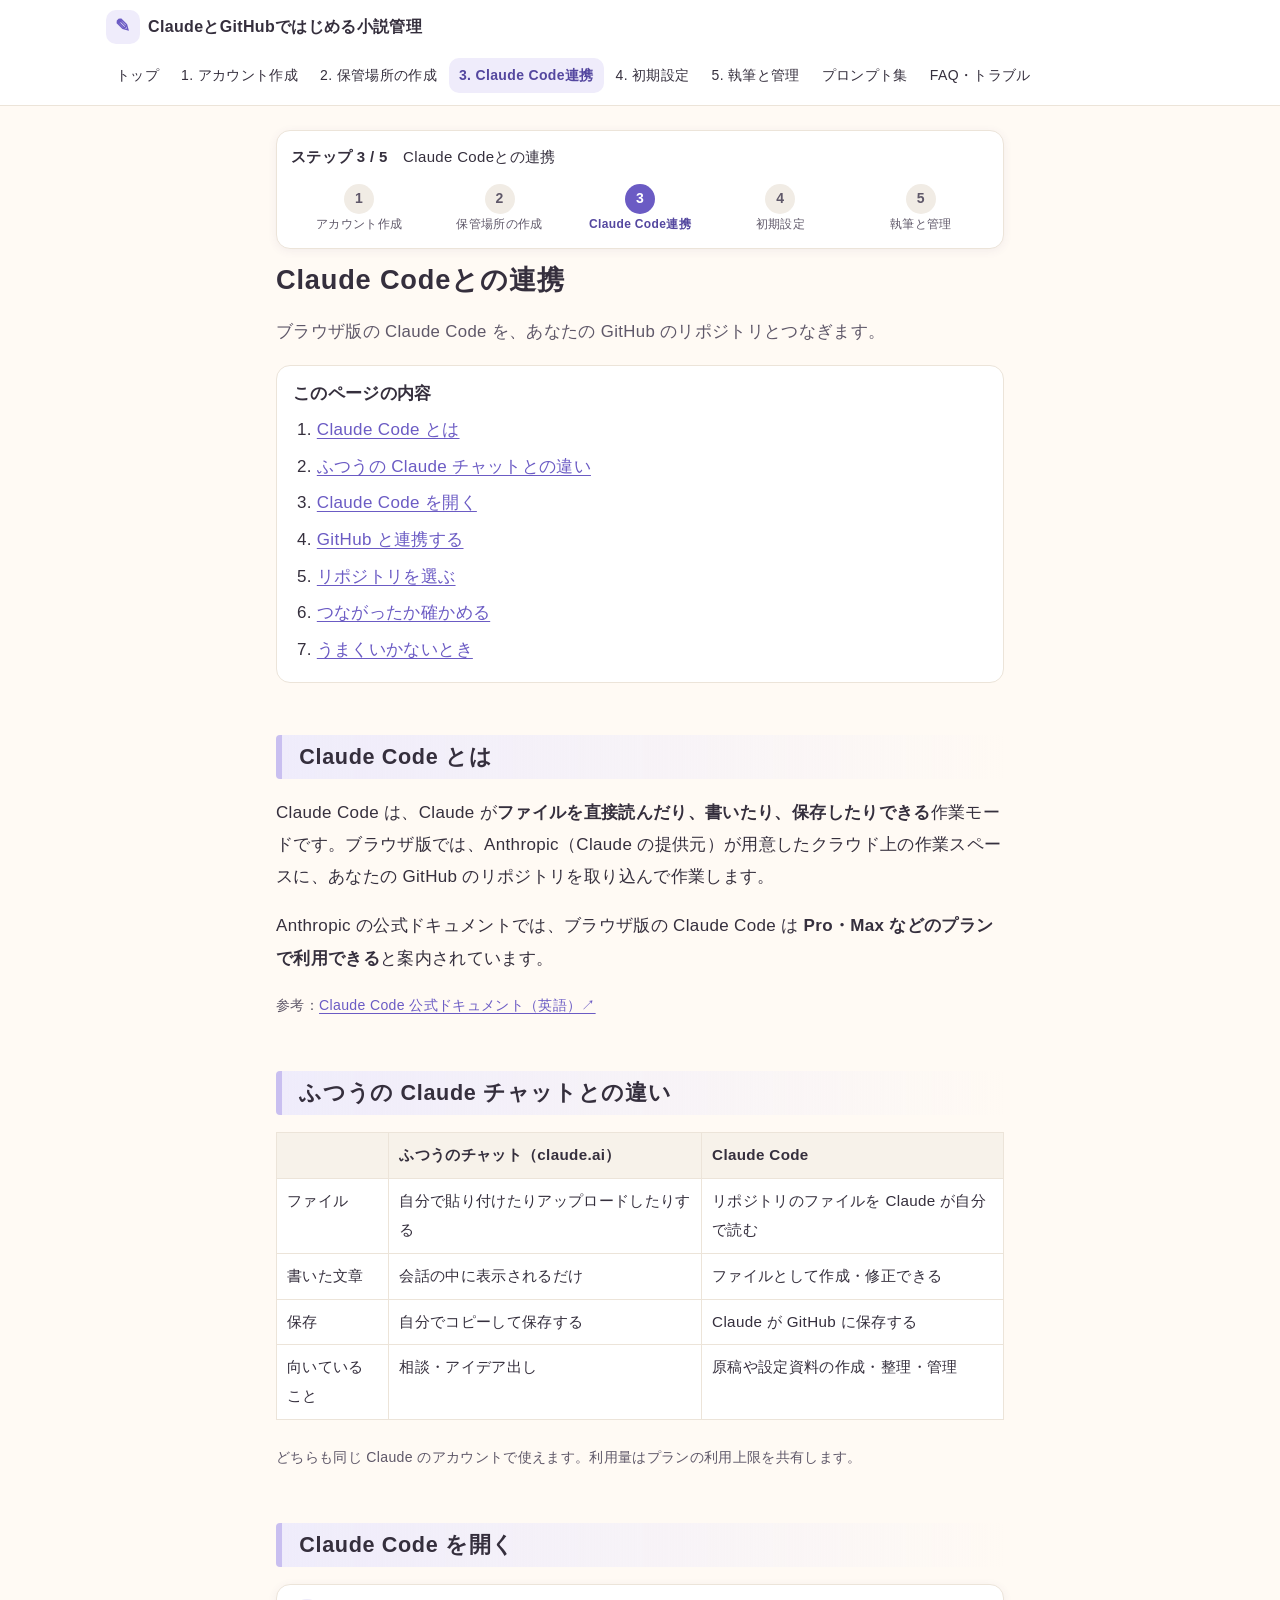
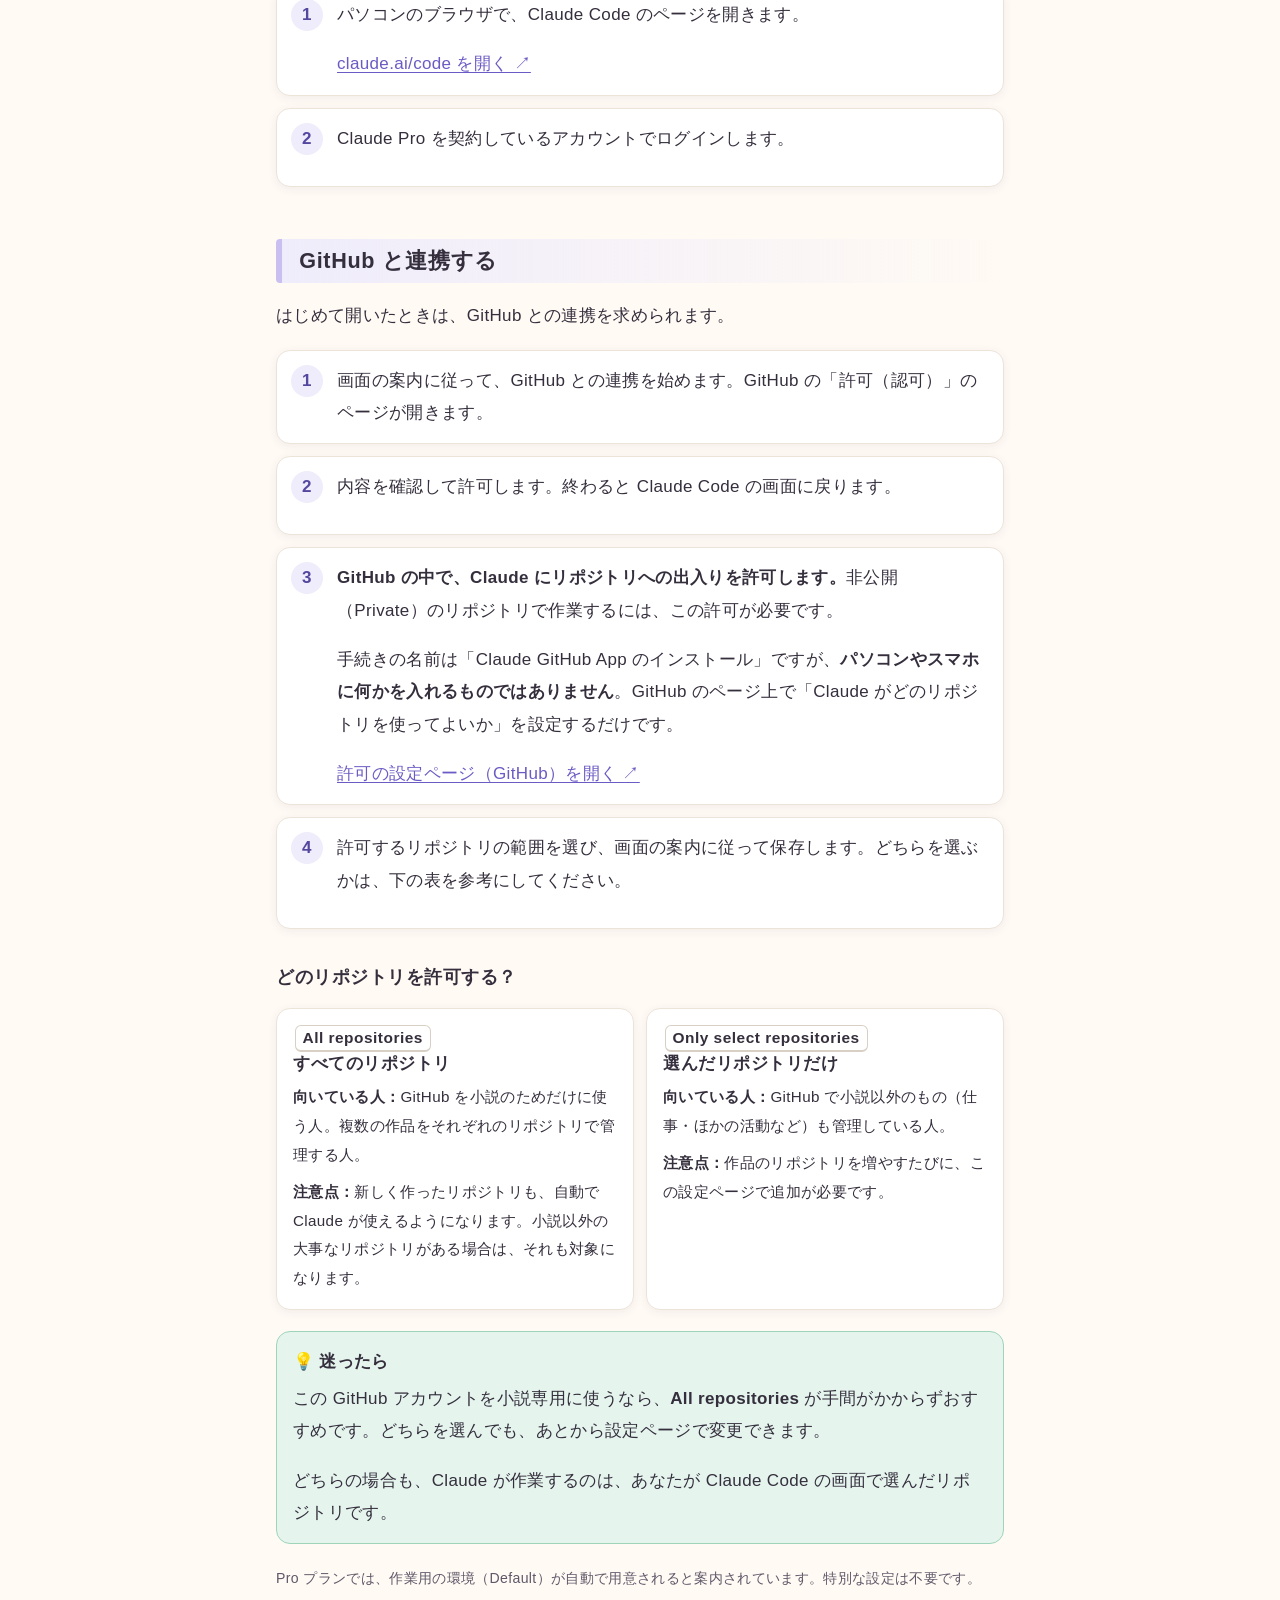
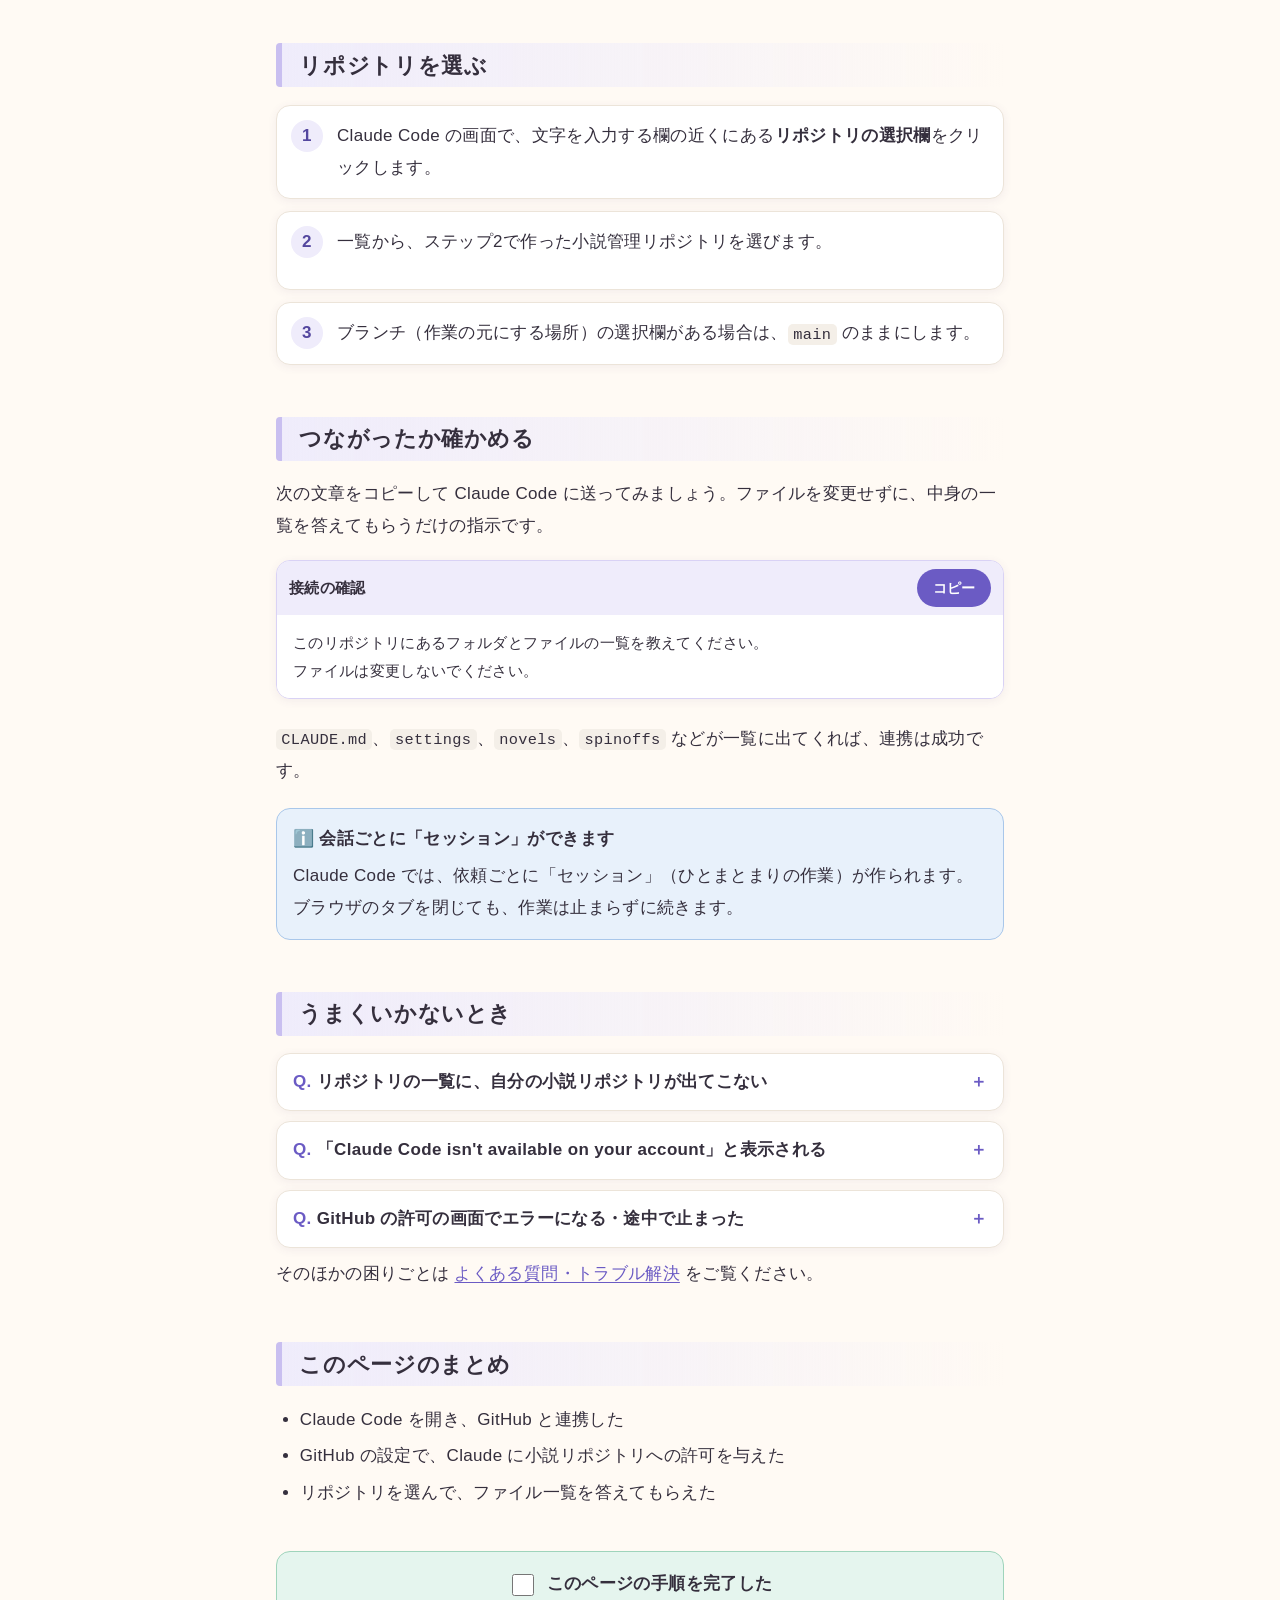
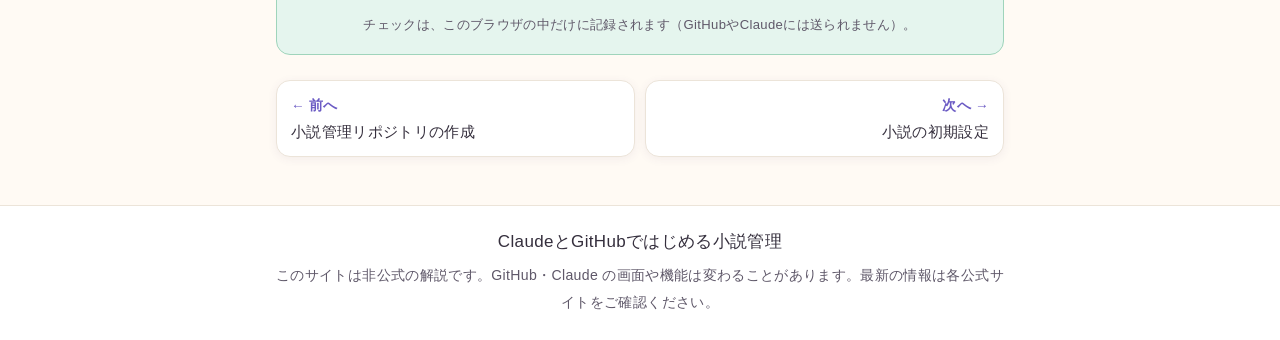
==== claude-code.html @ 04b3c15f "いただいた意見をもとにサイトを改善 - 初期設定：初回プロンプトを手順2の中に移動 - 初期設定・執筆と管理：過去作を文体サンプルとして渡す手順と、文体のプロンプトを追加 - Claude Code連" ====
<!doctype html>
<html lang="ja">
<head>
<meta charset="utf-8">
<meta name="viewport" content="width=device-width, initial-scale=1">
<title>Claude Codeとの連携｜ClaudeとGitHubではじめる小説管理</title>
<meta name="description" content="ブラウザ版Claude Codeを開き、GitHubと連携して、作成した小説管理リポジトリを操作できるようにする方法を説明します。">
<link rel="icon" href="favicon.svg" type="image/svg+xml">
<link rel="stylesheet" href="assets/css/style.css">
<script src="assets/js/config.js" defer></script>
<script src="assets/js/prompts.js" defer></script>
<script src="assets/js/main.js" defer></script>
</head>
<body>
<a class="skip-link" href="#main">本文へ移動</a>
<header id="site-header" class="site-header">
  <div class="header-inner"><a class="brand" href="index.html">ClaudeとGitHubではじめる小説管理</a></div>
</header>

<main id="main">
<div id="progress" class="progress" aria-live="polite"></div>
<noscript><p class="callout callout-warn">このサイトのメニューやコピーボタンを使うには、ブラウザのJavaScriptを有効にしてください。</p></noscript>

<!-- ===== ここから本文 ===== -->
<article>
<h1>Claude Codeとの連携</h1>
<p class="lead">ブラウザ版の Claude Code を、あなたの GitHub のリポジトリとつなぎます。</p>

<nav class="toc" aria-label="このページの目次">
  <p>このページの内容</p>
  <ol>
    <li><a href="#what">Claude Code とは</a></li>
    <li><a href="#diff">ふつうの Claude チャットとの違い</a></li>
    <li><a href="#open">Claude Code を開く</a></li>
    <li><a href="#connect">GitHub と連携する</a></li>
    <li><a href="#select">リポジトリを選ぶ</a></li>
    <li><a href="#test">つながったか確かめる</a></li>
    <li><a href="#trouble">うまくいかないとき</a></li>
  </ol>
</nav>

<h2 id="what">Claude Code とは</h2>
<p>Claude Code は、Claude が<strong>ファイルを直接読んだり、書いたり、保存したりできる</strong>作業モードです。ブラウザ版では、Anthropic（Claude の提供元）が用意したクラウド上の作業スペースに、あなたの GitHub のリポジトリを取り込んで作業します。</p>
<p>Anthropic の公式ドキュメントでは、ブラウザ版の Claude Code は <strong>Pro・Max などのプランで利用できる</strong>と案内されています。</p>
<p class="small">参考：<a data-link="claudeCodeWebDocs" href="https://code.claude.com/docs/en/web-quickstart">Claude Code 公式ドキュメント（英語）↗</a></p>

<h2 id="diff">ふつうの Claude チャットとの違い</h2>
<div class="table-wrap"><table>
  <tr><th></th><th>ふつうのチャット（claude.ai）</th><th>Claude Code</th></tr>
  <tr><td>ファイル</td><td>自分で貼り付けたりアップロードしたりする</td><td>リポジトリのファイルを Claude が自分で読む</td></tr>
  <tr><td>書いた文章</td><td>会話の中に表示されるだけ</td><td>ファイルとして作成・修正できる</td></tr>
  <tr><td>保存</td><td>自分でコピーして保存する</td><td>Claude が GitHub に保存する</td></tr>
  <tr><td>向いていること</td><td>相談・アイデア出し</td><td>原稿や設定資料の作成・整理・管理</td></tr>
</table></div>
<p class="small">どちらも同じ Claude のアカウントで使えます。利用量はプランの利用上限を共有します。</p>

<h2 id="open">Claude Code を開く</h2>
<ol class="steps">
  <li><p>パソコンのブラウザで、Claude Code のページを開きます。</p>
    <p><a data-link="claudeCode" href="https://claude.ai/code">claude.ai/code を開く ↗</a></p></li>
  <li><p>Claude Pro を契約しているアカウントでログインします。</p>
    <figure class="shot" data-shot="claude-code-top" data-caption="Claude Code の最初の画面"></figure></li>
</ol>

<h2 id="connect">GitHub と連携する</h2>
<p>はじめて開いたときは、GitHub との連携を求められます。</p>
<ol class="steps">
  <li><p>画面の案内に従って、GitHub との連携を始めます。GitHub の「許可（認可）」のページが開きます。</p></li>
  <li><p>内容を確認して許可します。終わると Claude Code の画面に戻ります。</p>
    <figure class="shot" data-shot="github-authorize" data-caption="GitHub の許可の画面"></figure></li>
  <li><p><strong>GitHub の中で、Claude にリポジトリへの出入りを許可します。</strong>非公開（Private）のリポジトリで作業するには、この許可が必要です。</p>
    <p>手続きの名前は「Claude GitHub App のインストール」ですが、<strong>パソコンやスマホに何かを入れるものではありません</strong>。GitHub のページ上で「Claude がどのリポジトリを使ってよいか」を設定するだけです。</p>
    <p><a data-link="claudeGithubApp" href="https://github.com/apps/claude/installations/new">許可の設定ページ（GitHub）を開く ↗</a></p></li>
  <li><p>許可するリポジトリの範囲を選び、画面の案内に従って保存します。どちらを選ぶかは、下の表を参考にしてください。</p>
    <figure class="shot" data-shot="github-app-install" data-caption="Claude に許可するリポジトリを選ぶ画面（GitHub）"></figure></li>
</ol>

<h3 id="app-scope">どのリポジトリを許可する？</h3>
<div class="cards">
  <div class="card">
    <h3><span class="ui">All repositories</span><br>すべてのリポジトリ</h3>
    <p><strong>向いている人：</strong>GitHub を小説のためだけに使う人。複数の作品をそれぞれのリポジトリで管理する人。</p>
    <p><strong>注意点：</strong>新しく作ったリポジトリも、自動で Claude が使えるようになります。小説以外の大事なリポジトリがある場合は、それも対象になります。</p>
  </div>
  <div class="card">
    <h3><span class="ui">Only select repositories</span><br>選んだリポジトリだけ</h3>
    <p><strong>向いている人：</strong>GitHub で小説以外のもの（仕事・ほかの活動など）も管理している人。</p>
    <p><strong>注意点：</strong>作品のリポジトリを増やすたびに、この設定ページで追加が必要です。</p>
  </div>
</div>
<div class="callout callout-tip">
  <p class="callout-title">💡 迷ったら</p>
  <p>この GitHub アカウントを小説専用に使うなら、<strong>All repositories</strong> が手間がかからずおすすめです。どちらを選んでも、あとから設定ページで変更できます。</p>
  <p>どちらの場合も、Claude が作業するのは、あなたが Claude Code の画面で選んだリポジトリです。</p>
</div>
<p class="small">Pro プランでは、作業用の環境（Default）が自動で用意されると案内されています。特別な設定は不要です。</p>

<h2 id="select">リポジトリを選ぶ</h2>
<ol class="steps">
  <li><p>Claude Code の画面で、文字を入力する欄の近くにある<strong>リポジトリの選択欄</strong>をクリックします。</p></li>
  <li><p>一覧から、ステップ2で作った小説管理リポジトリを選びます。</p>
    <figure class="shot" data-shot="claude-code-repo-select" data-caption="リポジトリを選ぶ画面"></figure></li>
  <li><p>ブランチ（作業の元にする場所）の選択欄がある場合は、<code>main</code> のままにします。</p></li>
</ol>

<h2 id="test">つながったか確かめる</h2>
<p>次の文章をコピーして Claude Code に送ってみましょう。ファイルを変更せずに、中身の一覧を答えてもらうだけの指示です。</p>
<pre class="copyable" data-title="接続の確認">このリポジトリにあるフォルダとファイルの一覧を教えてください。
ファイルは変更しないでください。</pre>
<p><code>CLAUDE.md</code>、<code>settings</code>、<code>novels</code>、<code>spinoffs</code> などが一覧に出てくれば、連携は成功です。</p>
<div class="callout">
  <p class="callout-title">ℹ️ 会話ごとに「セッション」ができます</p>
  <p>Claude Code では、依頼ごとに「セッション」（ひとまとまりの作業）が作られます。ブラウザのタブを閉じても、作業は止まらずに続きます。</p>
</div>

<h2 id="trouble">うまくいかないとき</h2>
<details class="faq">
  <summary>リポジトリの一覧に、自分の小説リポジトリが出てこない</summary>
  <div class="answer">
    <p>非公開のリポジトリは、<strong>GitHub の設定で Claude にそのリポジトリへの許可（Claude GitHub App のインストール）がされている</strong>場合だけ表示されます。</p>
    <ol>
      <li><a data-link="claudeGithubApp" href="https://github.com/apps/claude/installations/new">許可の設定ページ（GitHub）↗</a>を開きます。</li>
      <li>自分のアカウントを選び、許可するリポジトリに小説のリポジトリが含まれているか確認します。含まれていなければ追加して保存します。</li>
      <li>Claude Code の画面を再読み込みして、もう一度選択欄を確認します。</li>
    </ol>
  </div>
</details>
<details class="faq">
  <summary>「Claude Code isn't available on your account」と表示される</summary>
  <div class="answer">
    <p>使っているアカウントやプランで Claude Code が使えない状態です。Claude Pro（または上位プラン）を契約しているアカウントでログインしているか確認してください。会社などの組織アカウントの場合は、管理者の設定が必要なことがあります。</p>
  </div>
</details>
<details class="faq">
  <summary>GitHub の許可の画面でエラーになる・途中で止まった</summary>
  <div class="answer">
    <p>GitHub に正しいアカウントでログインしているか確認してから、Claude Code のページを開き直して、連携をやり直してください。二段階認証のコードを求められた場合は、認証アプリの数字を入力します。</p>
  </div>
</details>
<p>そのほかの困りごとは <a href="faq.html">よくある質問・トラブル解決</a> をご覧ください。</p>

<h2>このページのまとめ</h2>
<ul>
  <li>Claude Code を開き、GitHub と連携した</li>
  <li>GitHub の設定で、Claude に小説リポジトリへの許可を与えた</li>
  <li>リポジトリを選んで、ファイル一覧を答えてもらえた</li>
</ul>
</article>
<!-- ===== ここまで本文 ===== -->

<div id="step-done" class="step-done"></div>
<nav id="pager" class="pager" aria-label="前後のページ"></nav>
</main>

<footer id="site-footer" class="site-footer"></footer>
</body>
</html>
---- assets/css/style.css ----
/* =========================================================
   ClaudeとGitHubではじめる小説管理 — 共通スタイル
   色はすべて :root の変数で管理しています。
   ========================================================= */
:root {
  color-scheme: light;
  --bg: #fffaf4;
  --surface: #ffffff;
  --text: #352f3d;
  --text-sub: #5f5869;
  --line: #ece4d9;

  --primary: #6b5bc4;        /* ボタン・リンク（白文字でも読める濃さ） */
  --primary-dark: #54479f;
  --primary-soft: #efecfb;   /* ラベンダー */

  --mint-soft: #e5f5ee;
  --mint-line: #9fd4bb;
  --pink-soft: #fdecef;
  --pink-line: #f0b3bf;
  --yellow-soft: #fff6dc;
  --yellow-line: #ecd08a;
  --blue-soft: #e8f1fb;
  --blue-line: #a9c7ea;

  --radius: 14px;
  --shadow: 0 2px 10px rgba(80, 60, 110, 0.07);
  --content-width: 760px;

  --font: "Hiragino Maru Gothic ProN", "Hiragino Sans", "Hiragino Kaku Gothic ProN",
          "BIZ UDPGothic", "Yu Gothic UI", "Yu Gothic", YuGothic, "Meiryo",
          "Noto Sans JP", "Noto Sans CJK JP", sans-serif;
  --font-mono: ui-monospace, "SFMono-Regular", Menlo, Consolas, "BIZ UDGothic", "MS Gothic", monospace;
}

*, *::before, *::after { box-sizing: border-box; }

html { -webkit-text-size-adjust: 100%; scroll-behavior: smooth; }

body {
  margin: 0;
  background: var(--bg);
  color: var(--text);
  font-family: var(--font);
  font-size: 17px;
  line-height: 1.9;
  letter-spacing: 0.02em;
  overflow-wrap: anywhere;
}

img { max-width: 100%; height: auto; }

a { color: var(--primary); text-underline-offset: 3px; }
a:hover { color: var(--primary-dark); }

:focus-visible { outline: 3px solid #f2a65a; outline-offset: 2px; border-radius: 4px; }

.skip-link {
  position: absolute; left: -9999px; top: 0;
  background: var(--primary); color: #fff; padding: 8px 14px; z-index: 100;
}
.skip-link:focus { left: 8px; top: 8px; }

/* ---------- ヘッダー ---------- */
.site-header {
  background: var(--surface);
  border-bottom: 1px solid var(--line);
  position: sticky; top: 0; z-index: 50;
}
.header-inner {
  max-width: 1100px; margin: 0 auto;
  display: flex; align-items: center; justify-content: space-between;
  padding: 10px 16px; gap: 12px;
}
.brand {
  display: flex; align-items: center; gap: 8px;
  color: var(--text); text-decoration: none; font-weight: 700; line-height: 1.4;
}
.brand-mark {
  display: inline-grid; place-items: center;
  width: 34px; height: 34px; border-radius: 10px;
  background: var(--primary-soft); color: var(--primary); font-size: 18px; flex: none;
}
.brand-name { font-size: 16px; }

.menu-toggle {
  font: inherit; font-size: 15px;
  background: var(--primary-soft); color: var(--primary-dark);
  border: 1px solid #d9d2f5; border-radius: 999px;
  padding: 6px 16px; cursor: pointer; white-space: nowrap; flex: none;
}
.site-nav { display: none; border-top: 1px solid var(--line); }
.site-nav.is-open { display: block; }
.nav-list {
  list-style: none; margin: 0 auto; padding: 8px 16px 14px; max-width: 1100px;
  display: grid; gap: 4px;
}
.nav-list a {
  display: flex; align-items: center; justify-content: space-between;
  padding: 8px 12px; border-radius: 10px;
  color: var(--text); text-decoration: none; font-size: 15px;
}
.nav-list a:hover { background: var(--primary-soft); }
.nav-list a[aria-current="page"] { background: var(--primary-soft); color: var(--primary-dark); font-weight: 700; }
.nav-done { color: #2f8a5f; font-weight: 700; margin-left: 8px; }

@media (min-width: 960px) {
  .menu-toggle { display: none; }
  .site-nav { display: block; border-top: 0; }
  .nav-list { display: flex; flex-wrap: wrap; gap: 2px; padding: 0 16px 8px; }
  .nav-list a { padding: 4px 10px; font-size: 14px; }
}

/* ---------- レイアウト ---------- */
main { max-width: var(--content-width); margin: 0 auto; padding: 24px 16px 48px; }

h1, h2, h3, h4 { line-height: 1.45; letter-spacing: 0.03em; }
h1 { font-size: 1.7rem; margin: 0.4em 0 0.6em; }
h2 {
  font-size: 1.35rem; margin: 2.4em 0 0.8em; padding: 0.3em 0 0.3em 0.8em;
  border-left: 6px solid #c9bff0; background: linear-gradient(90deg, var(--primary-soft), transparent);
  border-radius: 4px;
}
h3 { font-size: 1.12rem; margin: 2em 0 0.6em; }
p { margin: 0 0 1em; }
ul, ol { padding-left: 1.4em; }
li { margin: 0.25em 0; }

.lead { font-size: 1.05rem; color: var(--text-sub); }
.small { font-size: 0.88rem; color: var(--text-sub); }

kbd, .ui {
  display: inline-block; padding: 0 0.45em; margin: 0 0.1em;
  border: 1px solid #d8d0c4; border-bottom-width: 2px; border-radius: 6px;
  background: #fff; font-size: 0.92em; line-height: 1.6; font-weight: 600; white-space: nowrap;
}
code {
  font-family: var(--font-mono); font-size: 0.9em;
  background: #f4efe8; border-radius: 5px; padding: 0.1em 0.35em;
}

/* ---------- 進行状況 ---------- */
.progress {
  background: var(--surface); border: 1px solid var(--line);
  border-radius: var(--radius); padding: 12px 14px; margin-bottom: 8px; box-shadow: var(--shadow);
}
.progress-label { margin: 0 0 8px; font-size: 15px; }
.progress-steps {
  list-style: none; margin: 0; padding: 0;
  display: grid; grid-template-columns: repeat(5, 1fr); gap: 4px;
}
.progress-step a {
  display: flex; flex-direction: column; align-items: center; gap: 2px;
  text-decoration: none; color: var(--text-sub); font-size: 12px; line-height: 1.35; text-align: center;
}
.progress-step .dot {
  display: grid; place-items: center; width: 30px; height: 30px; border-radius: 50%;
  background: #f1ece5; color: var(--text-sub); font-weight: 700; font-size: 14px;
}
.progress-step.is-done .dot { background: var(--mint-soft); color: #23704c; border: 2px solid var(--mint-line); }
.progress-step.is-current .dot { background: var(--primary); color: #fff; }
.progress-step.is-current a { color: var(--primary-dark); font-weight: 700; }
@media (max-width: 480px) { .step-name { display: none; } }

/* ---------- 手順 ---------- */
.steps { list-style: none; counter-reset: step; padding: 0; margin: 1em 0 1.5em; }
.steps > li {
  counter-increment: step; position: relative;
  background: var(--surface); border: 1px solid var(--line); border-radius: var(--radius);
  padding: 14px 16px 14px 60px; margin: 0 0 12px; box-shadow: var(--shadow);
}
.steps > li::before {
  content: counter(step);
  position: absolute; left: 14px; top: 14px;
  width: 32px; height: 32px; border-radius: 50%;
  display: grid; place-items: center;
  background: var(--primary-soft); color: var(--primary-dark); font-weight: 700;
}
.steps > li > :last-child { margin-bottom: 0; }
.steps .shot { margin-top: 10px; }

/* ---------- 注意書き ---------- */
.callout {
  border-radius: var(--radius); padding: 14px 16px; margin: 1.2em 0;
  border: 1px solid var(--blue-line); background: var(--blue-soft);
}
.callout > :last-child { margin-bottom: 0; }
.callout-title { font-weight: 700; margin-bottom: 0.3em; }
.callout-tip { background: var(--mint-soft); border-color: var(--mint-line); }
.callout-warn { background: var(--pink-soft); border-color: var(--pink-line); }
.callout-pending { background: var(--yellow-soft); border-color: var(--yellow-line); }
.badge {
  display: inline-block; font-size: 0.75rem; font-weight: 700; line-height: 1.6;
  padding: 0 0.7em; border-radius: 999px; vertical-align: 0.15em; margin-left: 0.3em;
  background: var(--yellow-soft); border: 1px solid var(--yellow-line); color: #7a5a06;
}

/* ---------- スクリーンショット ---------- */
.shot { margin: 1em 0; }
.shot img { display: block; border: 1px solid var(--line); border-radius: 10px; }
.shot-placeholder {
  display: flex; flex-direction: column; align-items: center; justify-content: center;
  min-height: 150px; padding: 16px;
  border: 2px dashed #d9cfc2; border-radius: 10px; background: #fbf7f1; color: var(--text-sub);
}
.shot-icon { font-size: 28px; }
.shot-label { font-weight: 700; }
.shot-id { font-size: 12px; font-family: var(--font-mono); }
.shot figcaption { font-size: 0.88rem; color: var(--text-sub); margin-top: 6px; text-align: center; }

/* ---------- プロンプト（コピー） ---------- */
.prompt-box {
  background: var(--surface); border: 1px solid #d9d2f5; border-radius: var(--radius);
  margin: 1em 0 1.4em; overflow: hidden; box-shadow: var(--shadow);
}
.prompt-head {
  display: flex; align-items: center; justify-content: space-between; gap: 8px; flex-wrap: wrap;
  background: var(--primary-soft); padding: 8px 12px;
}
.prompt-title { font-weight: 700; font-size: 0.95rem; }
.prompt-text {
  margin: 0; padding: 14px 16px;
  font-family: var(--font); font-size: 0.95rem; line-height: 1.8;
  white-space: pre-wrap; word-break: break-word; background: #fff;
}
.prompt-note { margin: 0; padding: 8px 16px 12px; font-size: 0.88rem; color: var(--text-sub); }
.copy-btn {
  font: inherit; font-size: 14px; font-weight: 700; cursor: pointer;
  background: var(--primary); color: #fff; border: 0; border-radius: 999px;
  padding: 6px 16px; min-height: 36px;
}
.copy-btn:hover { background: var(--primary-dark); }
.copy-btn.is-copied { background: #2f8a5f; }

/* ---------- ボタン ---------- */
.button {
  display: inline-block; text-decoration: none; text-align: center;
  background: var(--primary); color: #fff; font-weight: 700;
  padding: 12px 28px; border-radius: 999px; box-shadow: 0 3px 0 var(--primary-dark);
}
.button:hover { color: #fff; background: var(--primary-dark); }
.button-large { font-size: 1.15rem; padding: 14px 40px; }

/* ---------- 表 ---------- */
.table-wrap { overflow-x: auto; margin: 1em 0 1.4em; }
table { border-collapse: collapse; width: 100%; background: var(--surface); font-size: 0.95rem; }
th, td { border: 1px solid var(--line); padding: 8px 10px; text-align: left; vertical-align: top; }
th { background: #f7f2ea; white-space: nowrap; }

/* ---------- カード（トップ） ---------- */
.hero {
  text-align: center; padding: 32px 16px 24px;
  background: linear-gradient(160deg, var(--primary-soft), var(--pink-soft) 60%, var(--mint-soft));
  border-radius: 24px; margin-bottom: 8px;
}
.hero h1 { font-size: 1.9rem; margin-top: 0; }
.hero .lead { color: var(--text); }
.cards { display: grid; gap: 12px; grid-template-columns: 1fr; margin: 1em 0; }
@media (min-width: 640px) { .cards { grid-template-columns: 1fr 1fr; } }
.card {
  background: var(--surface); border: 1px solid var(--line); border-radius: var(--radius);
  padding: 16px; box-shadow: var(--shadow);
}
.card h3 { margin: 0 0 0.4em; font-size: 1.05rem; }
.card p { margin: 0 0 0.5em; font-size: 0.95rem; }
.card p:last-child { margin-bottom: 0; }
.card-icon { font-size: 1.6rem; display: block; margin-bottom: 4px; }

/* ---------- チェックリスト（トップ） ---------- */
.checklist { list-style: none; padding: 0; margin: 1em 0; }
.checklist-item a {
  display: flex; align-items: center; gap: 12px; text-decoration: none; color: var(--text);
  background: var(--surface); border: 1px solid var(--line); border-radius: var(--radius);
  padding: 12px 14px; margin-bottom: 8px; box-shadow: var(--shadow);
}
.checklist-item a:hover { border-color: #c9bff0; }
.check-no {
  flex: none; display: grid; place-items: center; width: 32px; height: 32px; border-radius: 50%;
  background: var(--primary-soft); color: var(--primary-dark); font-weight: 700;
}
.checklist-item.is-done .check-no { background: var(--mint-soft); color: #23704c; }
.check-title { flex: 1; font-weight: 600; }
.check-badge { font-size: 0.8rem; padding: 0 10px; border-radius: 999px; background: var(--mint-soft); color: #23704c; font-weight: 700; }
.checklist-item.is-next .check-badge { background: var(--yellow-soft); color: #7a5a06; }
.checklist-item.is-next a { border: 2px solid #c9bff0; }

/* ---------- 完了チェック・前へ次へ ---------- */
.step-done {
  margin: 2.5em 0 1em; padding: 16px; border-radius: var(--radius);
  background: var(--mint-soft); border: 1px solid var(--mint-line); text-align: center;
}
.done-label { display: inline-flex; align-items: center; gap: 10px; font-weight: 700; cursor: pointer; }
.done-label input { width: 22px; height: 22px; accent-color: #2f8a5f; }
.done-note { font-size: 0.82rem; color: var(--text-sub); margin: 6px 0 0; }

.pager { display: grid; grid-template-columns: 1fr 1fr; gap: 10px; margin-top: 1.5em; }
.pager-link {
  display: flex; flex-direction: column; gap: 2px; text-decoration: none;
  background: var(--surface); border: 1px solid var(--line); border-radius: var(--radius);
  padding: 12px 14px; box-shadow: var(--shadow); color: var(--text);
}
.pager-link:hover { border-color: #c9bff0; color: var(--text); }
.pager-next { text-align: right; grid-column: 2; }
.pager-dir { font-size: 0.85rem; color: var(--primary); font-weight: 700; }
.pager-title { font-size: 0.95rem; line-height: 1.5; }

/* ---------- 目次・FAQ ---------- */
.toc {
  background: var(--surface); border: 1px solid var(--line); border-radius: var(--radius);
  padding: 12px 16px; margin: 1em 0;
}
.toc p { margin: 0 0 4px; font-weight: 700; }
.toc ol { margin: 0; }

details.faq {
  background: var(--surface); border: 1px solid var(--line); border-radius: var(--radius);
  margin: 0 0 10px; box-shadow: var(--shadow);
}
details.faq summary {
  cursor: pointer; padding: 12px 16px; font-weight: 700; list-style: none; position: relative; padding-right: 40px;
}
details.faq summary::-webkit-details-marker { display: none; }
details.faq summary::before { content: "Q. "; color: var(--primary); }
details.faq summary::after { content: "＋"; position: absolute; right: 16px; color: var(--primary); }
details.faq[open] summary::after { content: "－"; }
details.faq .answer { padding: 0 16px 14px; border-top: 1px dashed var(--line); padding-top: 10px; }
details.faq .answer > :last-child { margin-bottom: 0; }

/* ---------- プロンプト集の絞り込み ---------- */
.filter { display: flex; flex-wrap: wrap; gap: 6px; margin: 1em 0 0.5em; }
.filter button {
  font: inherit; font-size: 14px; cursor: pointer;
  border: 1px solid #d9d2f5; background: var(--surface); color: var(--primary-dark);
  padding: 4px 14px; border-radius: 999px;
}
.filter button[aria-pressed="true"] { background: var(--primary); border-color: var(--primary); color: #fff; }

/* ---------- フッター ---------- */
.site-footer { border-top: 1px solid var(--line); background: var(--surface); }
.footer-inner { max-width: var(--content-width); margin: 0 auto; padding: 20px 16px; text-align: center; }
.footer-inner p { margin: 0 0 4px; }

@media (max-width: 480px) {
  body { font-size: 16px; }
  h1 { font-size: 1.45rem; }
  .hero h1 { font-size: 1.5rem; }
  .steps > li { padding-left: 52px; }
  .steps > li::before { left: 10px; }
}

@media print {
  .site-header, .pager, .step-done, .copy-btn, .progress { display: none; }
}

/* ページ内リンクで飛んだとき、見出しが固定ヘッダーに隠れないようにする */
[id] { scroll-margin-top: 120px; }
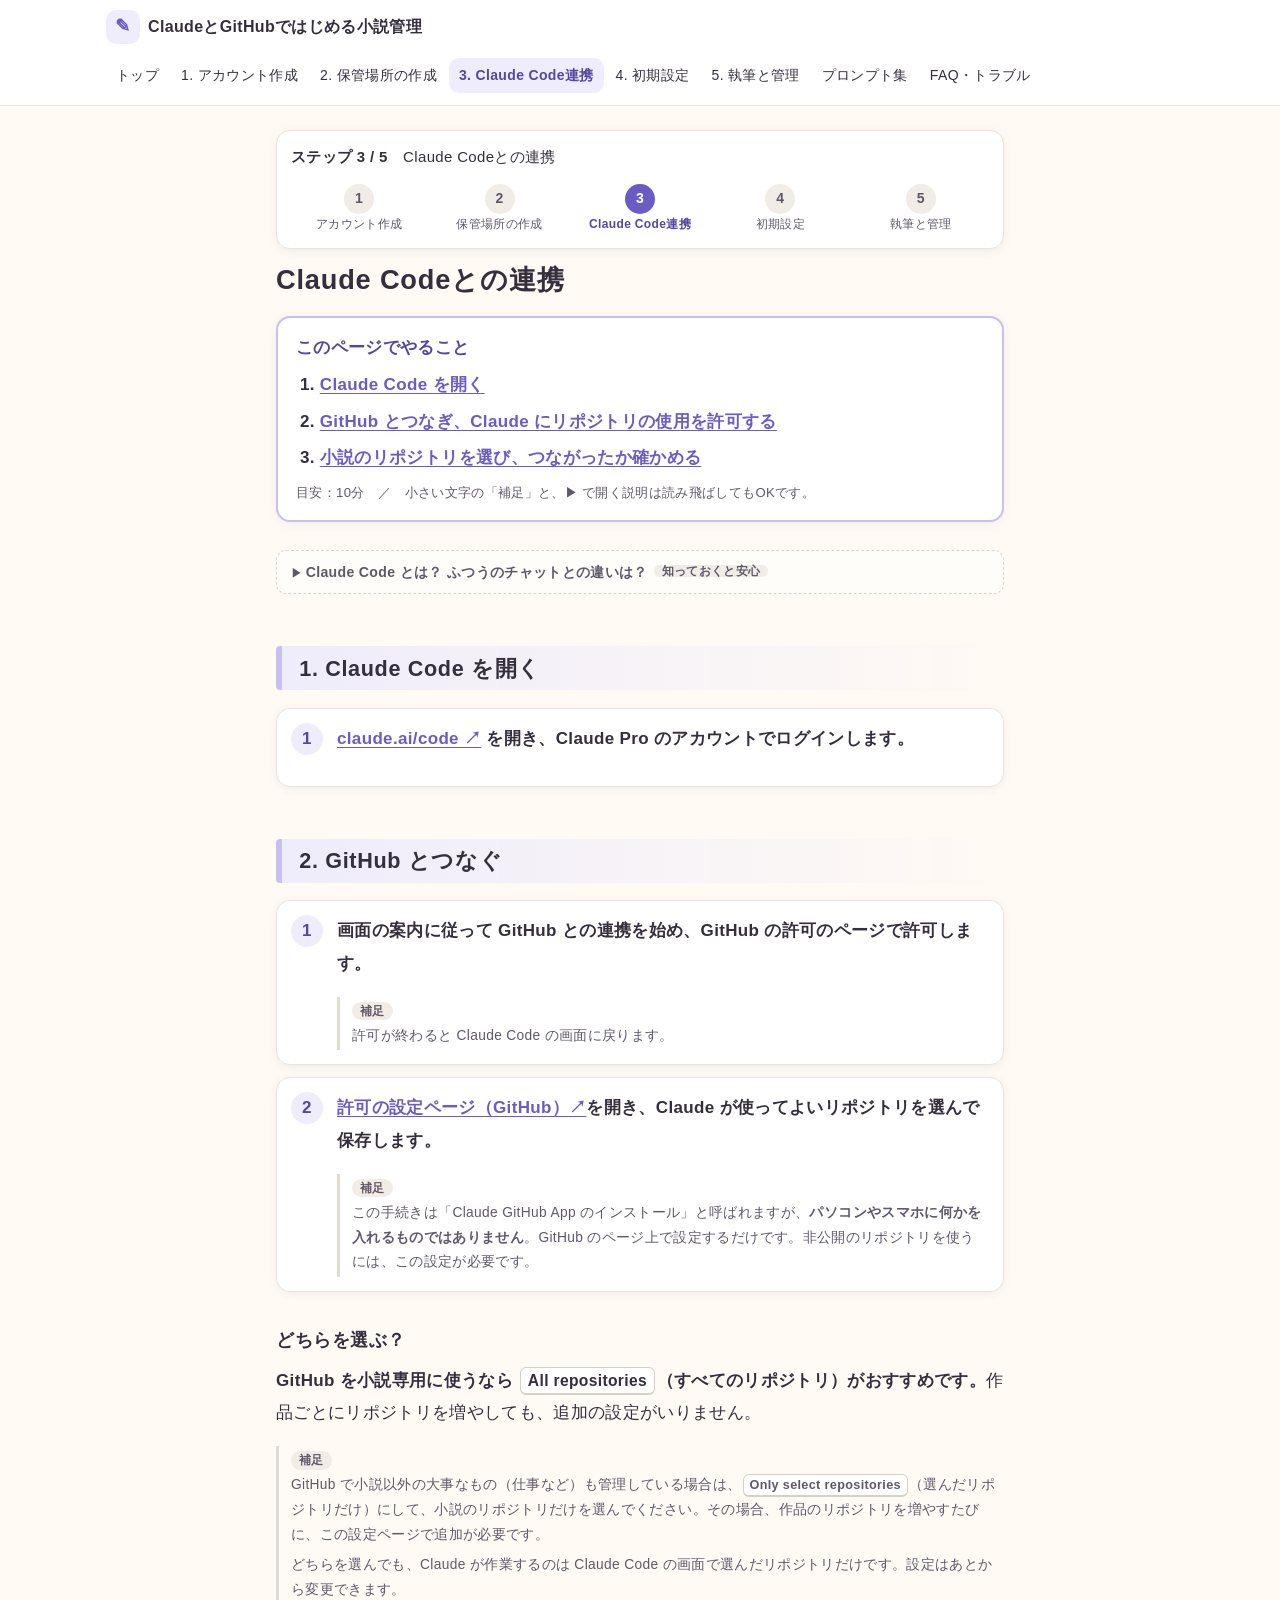
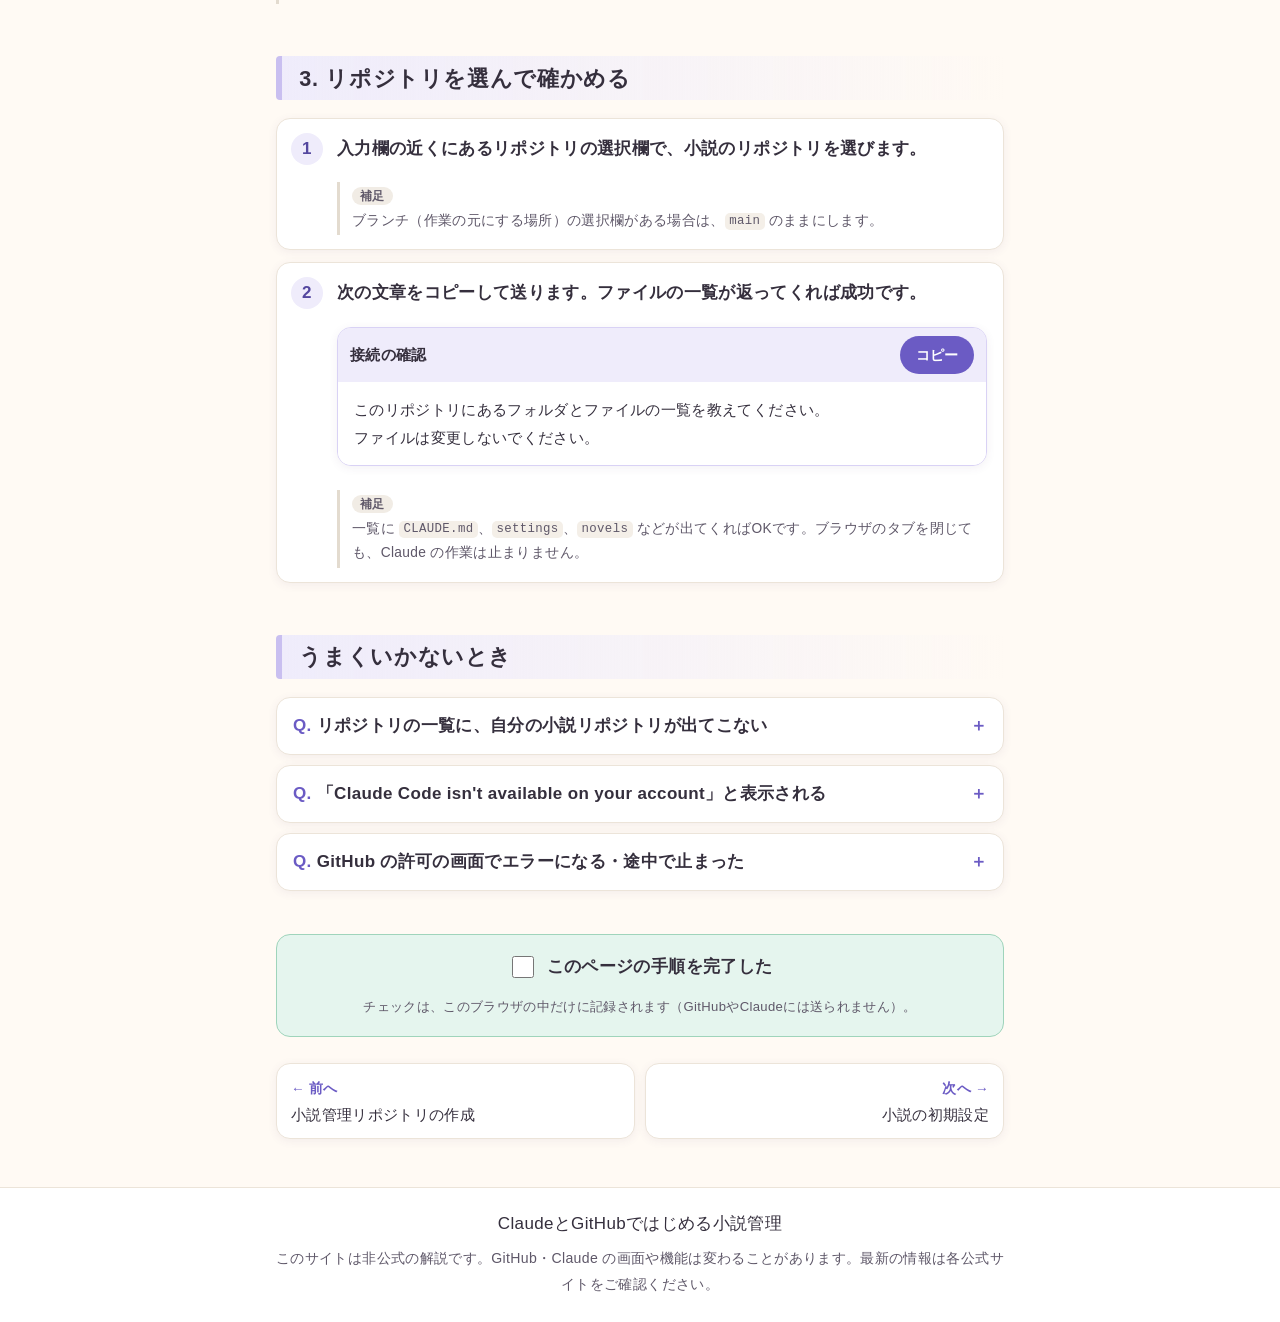
==== commit 10454e7b: "必ず読む内容と補足を見た目で分け、読む量を減らした - 各ステップの冒頭に「このページでやること」を追加 - 手順の操作は太字の短い1文に、理由やヒントは小さい文字の「補足」に - 背景の説明・用語解" ====
--- a/claude-code.html
+++ b/claude-code.html
@@ -24,127 +24,89 @@
 <!-- ===== ここから本文 ===== -->
 <article>
 <h1>Claude Codeとの連携</h1>
-<p class="lead">ブラウザ版の Claude Code を、あなたの GitHub のリポジトリとつなぎます。</p>
 
-<nav class="toc" aria-label="このページの目次">
-  <p>このページの内容</p>
+<div class="todo">
+  <p class="todo-title">このページでやること</p>
   <ol>
-    <li><a href="#what">Claude Code とは</a></li>
-    <li><a href="#diff">ふつうの Claude チャットとの違い</a></li>
     <li><a href="#open">Claude Code を開く</a></li>
-    <li><a href="#connect">GitHub と連携する</a></li>
-    <li><a href="#select">リポジトリを選ぶ</a></li>
-    <li><a href="#test">つながったか確かめる</a></li>
-    <li><a href="#trouble">うまくいかないとき</a></li>
+    <li><a href="#connect">GitHub とつなぎ、Claude にリポジトリの使用を許可する</a></li>
+    <li><a href="#select">小説のリポジトリを選び、つながったか確かめる</a></li>
   </ol>
-</nav>
+  <p class="todo-meta">目安：10分　／　小さい文字の「補足」と、▶ で開く説明は読み飛ばしてもOKです。</p>
+</div>
 
-<h2 id="what">Claude Code とは</h2>
-<p>Claude Code は、Claude が<strong>ファイルを直接読んだり、書いたり、保存したりできる</strong>作業モードです。ブラウザ版では、Anthropic（Claude の提供元）が用意したクラウド上の作業スペースに、あなたの GitHub のリポジトリを取り込んで作業します。</p>
-<p>Anthropic の公式ドキュメントでは、ブラウザ版の Claude Code は <strong>Pro・Max などのプランで利用できる</strong>と案内されています。</p>
-<p class="small">参考：<a data-link="claudeCodeWebDocs" href="https://code.claude.com/docs/en/web-quickstart">Claude Code 公式ドキュメント（英語）↗</a></p>
+<details class="more" id="what">
+  <summary>Claude Code とは？ ふつうのチャットとの違いは？<span class="more-tag">知っておくと安心</span></summary>
+  <div class="more-body">
+    <p>Claude Code は、Claude が<strong>ファイルを直接読んだり、書いたり、保存したりできる</strong>作業モードです。ブラウザ版では、クラウド上の作業スペースにあなたのリポジトリを取り込んで作業します。公式ドキュメントでは、Pro・Max などのプランで利用できると案内されています。</p>
+    <div class="table-wrap"><table>
+      <tr><th></th><th>ふつうのチャット</th><th>Claude Code</th></tr>
+      <tr><td>ファイル</td><td>自分で貼り付ける</td><td>Claude が自分で読む</td></tr>
+      <tr><td>書いた文章</td><td>会話に表示されるだけ</td><td>ファイルとして作成・修正</td></tr>
+      <tr><td>保存</td><td>自分でコピーして保存</td><td>Claude が GitHub に保存</td></tr>
+    </table></div>
+    <p>どちらも同じアカウントで使え、利用量はプランの上限を共有します。参考：<a data-link="claudeCodeWebDocs" href="https://code.claude.com/docs/en/web-quickstart">Claude Code 公式ドキュメント（英語）↗</a></p>
+  </div>
+</details>
 
-<h2 id="diff">ふつうの Claude チャットとの違い</h2>
-<div class="table-wrap"><table>
-  <tr><th></th><th>ふつうのチャット（claude.ai）</th><th>Claude Code</th></tr>
-  <tr><td>ファイル</td><td>自分で貼り付けたりアップロードしたりする</td><td>リポジトリのファイルを Claude が自分で読む</td></tr>
-  <tr><td>書いた文章</td><td>会話の中に表示されるだけ</td><td>ファイルとして作成・修正できる</td></tr>
-  <tr><td>保存</td><td>自分でコピーして保存する</td><td>Claude が GitHub に保存する</td></tr>
-  <tr><td>向いていること</td><td>相談・アイデア出し</td><td>原稿や設定資料の作成・整理・管理</td></tr>
-</table></div>
-<p class="small">どちらも同じ Claude のアカウントで使えます。利用量はプランの利用上限を共有します。</p>
-
-<h2 id="open">Claude Code を開く</h2>
+<h2 id="open">1. Claude Code を開く</h2>
 <ol class="steps">
-  <li><p>パソコンのブラウザで、Claude Code のページを開きます。</p>
-    <p><a data-link="claudeCode" href="https://claude.ai/code">claude.ai/code を開く ↗</a></p></li>
-  <li><p>Claude Pro を契約しているアカウントでログインします。</p>
+  <li><p class="step-main"><a data-link="claudeCode" href="https://claude.ai/code">claude.ai/code ↗</a> を開き、Claude Pro のアカウントでログインします。</p>
     <figure class="shot" data-shot="claude-code-top" data-caption="Claude Code の最初の画面"></figure></li>
 </ol>
 
-<h2 id="connect">GitHub と連携する</h2>
-<p>はじめて開いたときは、GitHub との連携を求められます。</p>
+<h2 id="connect">2. GitHub とつなぐ</h2>
 <ol class="steps">
-  <li><p>画面の案内に従って、GitHub との連携を始めます。GitHub の「許可（認可）」のページが開きます。</p></li>
-  <li><p>内容を確認して許可します。終わると Claude Code の画面に戻ります。</p>
-    <figure class="shot" data-shot="github-authorize" data-caption="GitHub の許可の画面"></figure></li>
-  <li><p><strong>GitHub の中で、Claude にリポジトリへの出入りを許可します。</strong>非公開（Private）のリポジトリで作業するには、この許可が必要です。</p>
-    <p>手続きの名前は「Claude GitHub App のインストール」ですが、<strong>パソコンやスマホに何かを入れるものではありません</strong>。GitHub のページ上で「Claude がどのリポジトリを使ってよいか」を設定するだけです。</p>
-    <p><a data-link="claudeGithubApp" href="https://github.com/apps/claude/installations/new">許可の設定ページ（GitHub）を開く ↗</a></p></li>
-  <li><p>許可するリポジトリの範囲を選び、画面の案内に従って保存します。どちらを選ぶかは、下の表を参考にしてください。</p>
-    <figure class="shot" data-shot="github-app-install" data-caption="Claude に許可するリポジトリを選ぶ画面（GitHub）"></figure></li>
+  <li><p class="step-main">画面の案内に従って GitHub との連携を始め、GitHub の許可のページで許可します。</p>
+    <figure class="shot" data-shot="github-authorize" data-caption="GitHub の許可の画面"></figure>
+    <div class="note"><p>許可が終わると Claude Code の画面に戻ります。</p></div></li>
+  <li><p class="step-main"><a data-link="claudeGithubApp" href="https://github.com/apps/claude/installations/new">許可の設定ページ（GitHub）↗</a>を開き、Claude が使ってよいリポジトリを選んで保存します。</p>
+    <figure class="shot" data-shot="github-app-install" data-caption="Claude に許可するリポジトリを選ぶ画面（GitHub）"></figure>
+    <div class="note"><p>この手続きは「Claude GitHub App のインストール」と呼ばれますが、<strong>パソコンやスマホに何かを入れるものではありません</strong>。GitHub のページ上で設定するだけです。非公開のリポジトリを使うには、この設定が必要です。</p></div></li>
 </ol>
 
-<h3 id="app-scope">どのリポジトリを許可する？</h3>
-<div class="cards">
-  <div class="card">
-    <h3><span class="ui">All repositories</span><br>すべてのリポジトリ</h3>
-    <p><strong>向いている人：</strong>GitHub を小説のためだけに使う人。複数の作品をそれぞれのリポジトリで管理する人。</p>
-    <p><strong>注意点：</strong>新しく作ったリポジトリも、自動で Claude が使えるようになります。小説以外の大事なリポジトリがある場合は、それも対象になります。</p>
-  </div>
-  <div class="card">
-    <h3><span class="ui">Only select repositories</span><br>選んだリポジトリだけ</h3>
-    <p><strong>向いている人：</strong>GitHub で小説以外のもの（仕事・ほかの活動など）も管理している人。</p>
-    <p><strong>注意点：</strong>作品のリポジトリを増やすたびに、この設定ページで追加が必要です。</p>
-  </div>
+<h3 id="app-scope">どちらを選ぶ？</h3>
+<p><strong>GitHub を小説専用に使うなら <span class="ui">All repositories</span>（すべてのリポジトリ）がおすすめです。</strong>作品ごとにリポジトリを増やしても、追加の設定がいりません。</p>
+<div class="note">
+  <p>GitHub で小説以外の大事なもの（仕事など）も管理している場合は、<span class="ui">Only select repositories</span>（選んだリポジトリだけ）にして、小説のリポジトリだけを選んでください。その場合、作品のリポジトリを増やすたびに、この設定ページで追加が必要です。</p>
+  <p>どちらを選んでも、Claude が作業するのは Claude Code の画面で選んだリポジトリだけです。設定はあとから変更できます。</p>
 </div>
-<div class="callout callout-tip">
-  <p class="callout-title">💡 迷ったら</p>
-  <p>この GitHub アカウントを小説専用に使うなら、<strong>All repositories</strong> が手間がかからずおすすめです。どちらを選んでも、あとから設定ページで変更できます。</p>
-  <p>どちらの場合も、Claude が作業するのは、あなたが Claude Code の画面で選んだリポジトリです。</p>
-</div>
-<p class="small">Pro プランでは、作業用の環境（Default）が自動で用意されると案内されています。特別な設定は不要です。</p>
 
-<h2 id="select">リポジトリを選ぶ</h2>
+<h2 id="select">3. リポジトリを選んで確かめる</h2>
 <ol class="steps">
-  <li><p>Claude Code の画面で、文字を入力する欄の近くにある<strong>リポジトリの選択欄</strong>をクリックします。</p></li>
-  <li><p>一覧から、ステップ2で作った小説管理リポジトリを選びます。</p>
-    <figure class="shot" data-shot="claude-code-repo-select" data-caption="リポジトリを選ぶ画面"></figure></li>
-  <li><p>ブランチ（作業の元にする場所）の選択欄がある場合は、<code>main</code> のままにします。</p></li>
+  <li><p class="step-main">入力欄の近くにある<strong>リポジトリの選択欄</strong>で、小説のリポジトリを選びます。</p>
+    <figure class="shot" data-shot="claude-code-repo-select" data-caption="リポジトリを選ぶ画面"></figure>
+    <div class="note"><p>ブランチ（作業の元にする場所）の選択欄がある場合は、<code>main</code> のままにします。</p></div></li>
+  <li id="test"><p class="step-main">次の文章をコピーして送ります。ファイルの一覧が返ってくれば成功です。</p>
+    <pre class="copyable" data-title="接続の確認">このリポジトリにあるフォルダとファイルの一覧を教えてください。
+ファイルは変更しないでください。</pre>
+    <div class="note"><p>一覧に <code>CLAUDE.md</code>、<code>settings</code>、<code>novels</code> などが出てくればOKです。ブラウザのタブを閉じても、Claude の作業は止まりません。</p></div></li>
 </ol>
-
-<h2 id="test">つながったか確かめる</h2>
-<p>次の文章をコピーして Claude Code に送ってみましょう。ファイルを変更せずに、中身の一覧を答えてもらうだけの指示です。</p>
-<pre class="copyable" data-title="接続の確認">このリポジトリにあるフォルダとファイルの一覧を教えてください。
-ファイルは変更しないでください。</pre>
-<p><code>CLAUDE.md</code>、<code>settings</code>、<code>novels</code>、<code>spinoffs</code> などが一覧に出てくれば、連携は成功です。</p>
-<div class="callout">
-  <p class="callout-title">ℹ️ 会話ごとに「セッション」ができます</p>
-  <p>Claude Code では、依頼ごとに「セッション」（ひとまとまりの作業）が作られます。ブラウザのタブを閉じても、作業は止まらずに続きます。</p>
-</div>
 
 <h2 id="trouble">うまくいかないとき</h2>
 <details class="faq">
   <summary>リポジトリの一覧に、自分の小説リポジトリが出てこない</summary>
   <div class="answer">
-    <p>非公開のリポジトリは、<strong>GitHub の設定で Claude にそのリポジトリへの許可（Claude GitHub App のインストール）がされている</strong>場合だけ表示されます。</p>
+    <p>Claude にそのリポジトリの使用が許可されていない可能性があります。</p>
     <ol>
       <li><a data-link="claudeGithubApp" href="https://github.com/apps/claude/installations/new">許可の設定ページ（GitHub）↗</a>を開きます。</li>
-      <li>自分のアカウントを選び、許可するリポジトリに小説のリポジトリが含まれているか確認します。含まれていなければ追加して保存します。</li>
-      <li>Claude Code の画面を再読み込みして、もう一度選択欄を確認します。</li>
+      <li>自分のアカウントを選び、小説のリポジトリが許可に含まれているか確認します。なければ追加して保存します。</li>
+      <li>Claude Code の画面を再読み込みします。</li>
     </ol>
   </div>
 </details>
 <details class="faq">
   <summary>「Claude Code isn't available on your account」と表示される</summary>
   <div class="answer">
-    <p>使っているアカウントやプランで Claude Code が使えない状態です。Claude Pro（または上位プラン）を契約しているアカウントでログインしているか確認してください。会社などの組織アカウントの場合は、管理者の設定が必要なことがあります。</p>
+    <p>Claude Pro（または上位プラン）のアカウントでログインしているか確認してください。会社などの組織アカウントの場合は、管理者の設定が必要なことがあります。</p>
   </div>
 </details>
 <details class="faq">
   <summary>GitHub の許可の画面でエラーになる・途中で止まった</summary>
   <div class="answer">
-    <p>GitHub に正しいアカウントでログインしているか確認してから、Claude Code のページを開き直して、連携をやり直してください。二段階認証のコードを求められた場合は、認証アプリの数字を入力します。</p>
+    <p>GitHub に正しいアカウントでログインしているか確認し、Claude Code のページを開き直して連携をやり直してください。</p>
   </div>
 </details>
-<p>そのほかの困りごとは <a href="faq.html">よくある質問・トラブル解決</a> をご覧ください。</p>
-
-<h2>このページのまとめ</h2>
-<ul>
-  <li>Claude Code を開き、GitHub と連携した</li>
-  <li>GitHub の設定で、Claude に小説リポジトリへの許可を与えた</li>
-  <li>リポジトリを選んで、ファイル一覧を答えてもらえた</li>
-</ul>
 </article>
 <!-- ===== ここまで本文 ===== -->
 
--- a/assets/css/style.css
+++ b/assets/css/style.css
@@ -354,3 +354,66 @@
 
 /* ページ内リンクで飛んだとき、見出しが固定ヘッダーに隠れないようにする */
 [id] { scroll-margin-top: 120px; }
+
+/* =========================================================
+   読む優先度の部品
+   ・通常の文字 …… 必ず読むこと（手順・注意）
+   ・.todo ……… ページ冒頭の「このページでやること」
+   ・.note ……… 補足（小さい文字。読み飛ばしてもOK）
+   ・details.more … くわしい説明（クリックで開く。読み飛ばしてもOK）
+   ========================================================= */
+.todo {
+  background: var(--surface); border: 2px solid #c9bff0; border-radius: var(--radius);
+  padding: 14px 18px; margin: 0.6em 0 1.6em; box-shadow: var(--shadow);
+}
+.todo-title { font-weight: 700; color: var(--primary-dark); margin: 0 0 0.3em; }
+.todo ol { margin: 0 0 0.4em; font-weight: 600; }
+.todo-meta { margin: 0; font-size: 0.82rem; color: var(--text-sub); }
+
+.note {
+  font-size: 0.86rem; line-height: 1.8; color: var(--text-sub);
+  border-left: 3px solid #e3dbcf; padding: 2px 0 2px 12px; margin: 0.6em 0 1.2em;
+}
+.note::before {
+  content: "補足"; display: inline-block; font-size: 0.72rem; font-weight: 700; line-height: 1.6;
+  padding: 0 8px; margin-bottom: 2px; border-radius: 999px; background: #f1ece5; color: var(--text-sub);
+}
+.note p, .note ul, .note ol { margin: 0 0 0.4em; }
+.note > :last-child { margin-bottom: 0; }
+.note .table-wrap { margin: 0.4em 0; }
+.note table { font-size: 0.84rem; }
+
+details.more {
+  margin: 0.6em 0 1.2em; border: 1px dashed #dcd2c4; border-radius: 10px; background: #fffdf9;
+  font-size: 0.88rem; color: var(--text-sub);
+}
+details.more > summary {
+  cursor: pointer; padding: 8px 14px; font-weight: 700; color: var(--text-sub); list-style: none;
+}
+details.more > summary::-webkit-details-marker { display: none; }
+details.more > summary::before { content: "▶ "; font-size: 0.75em; }
+details.more[open] > summary::before { content: "▼ "; }
+details.more > summary .more-tag {
+  font-size: 0.72rem; font-weight: 700; padding: 0 8px; border-radius: 999px;
+  background: #f1ece5; margin-left: 6px; vertical-align: 0.1em;
+}
+.more-body { padding: 0 14px 12px; line-height: 1.8; }
+.more-body > :last-child { margin-bottom: 0; }
+.more-body h3 { font-size: 0.98rem; color: var(--text); margin: 1em 0 0.4em; }
+.more-body table { font-size: 0.84rem; }
+
+/* 手順の中の補足は、さらに控えめに */
+.steps .note { margin: 0.4em 0 0; }
+.step-main { font-weight: 600; }
+
+/* 必ず読む注意は、はっきり目立たせる */
+.must {
+  border-radius: var(--radius); padding: 12px 16px; margin: 1.2em 0;
+  background: var(--pink-soft); border: 2px solid var(--pink-line);
+}
+.must::before {
+  content: "必ず確認"; display: inline-block; font-size: 0.75rem; font-weight: 700;
+  padding: 0 10px; border-radius: 999px; background: #c2415d; color: #fff; margin-bottom: 4px;
+}
+.must > :last-child { margin-bottom: 0; }
+.must p { font-weight: 600; }
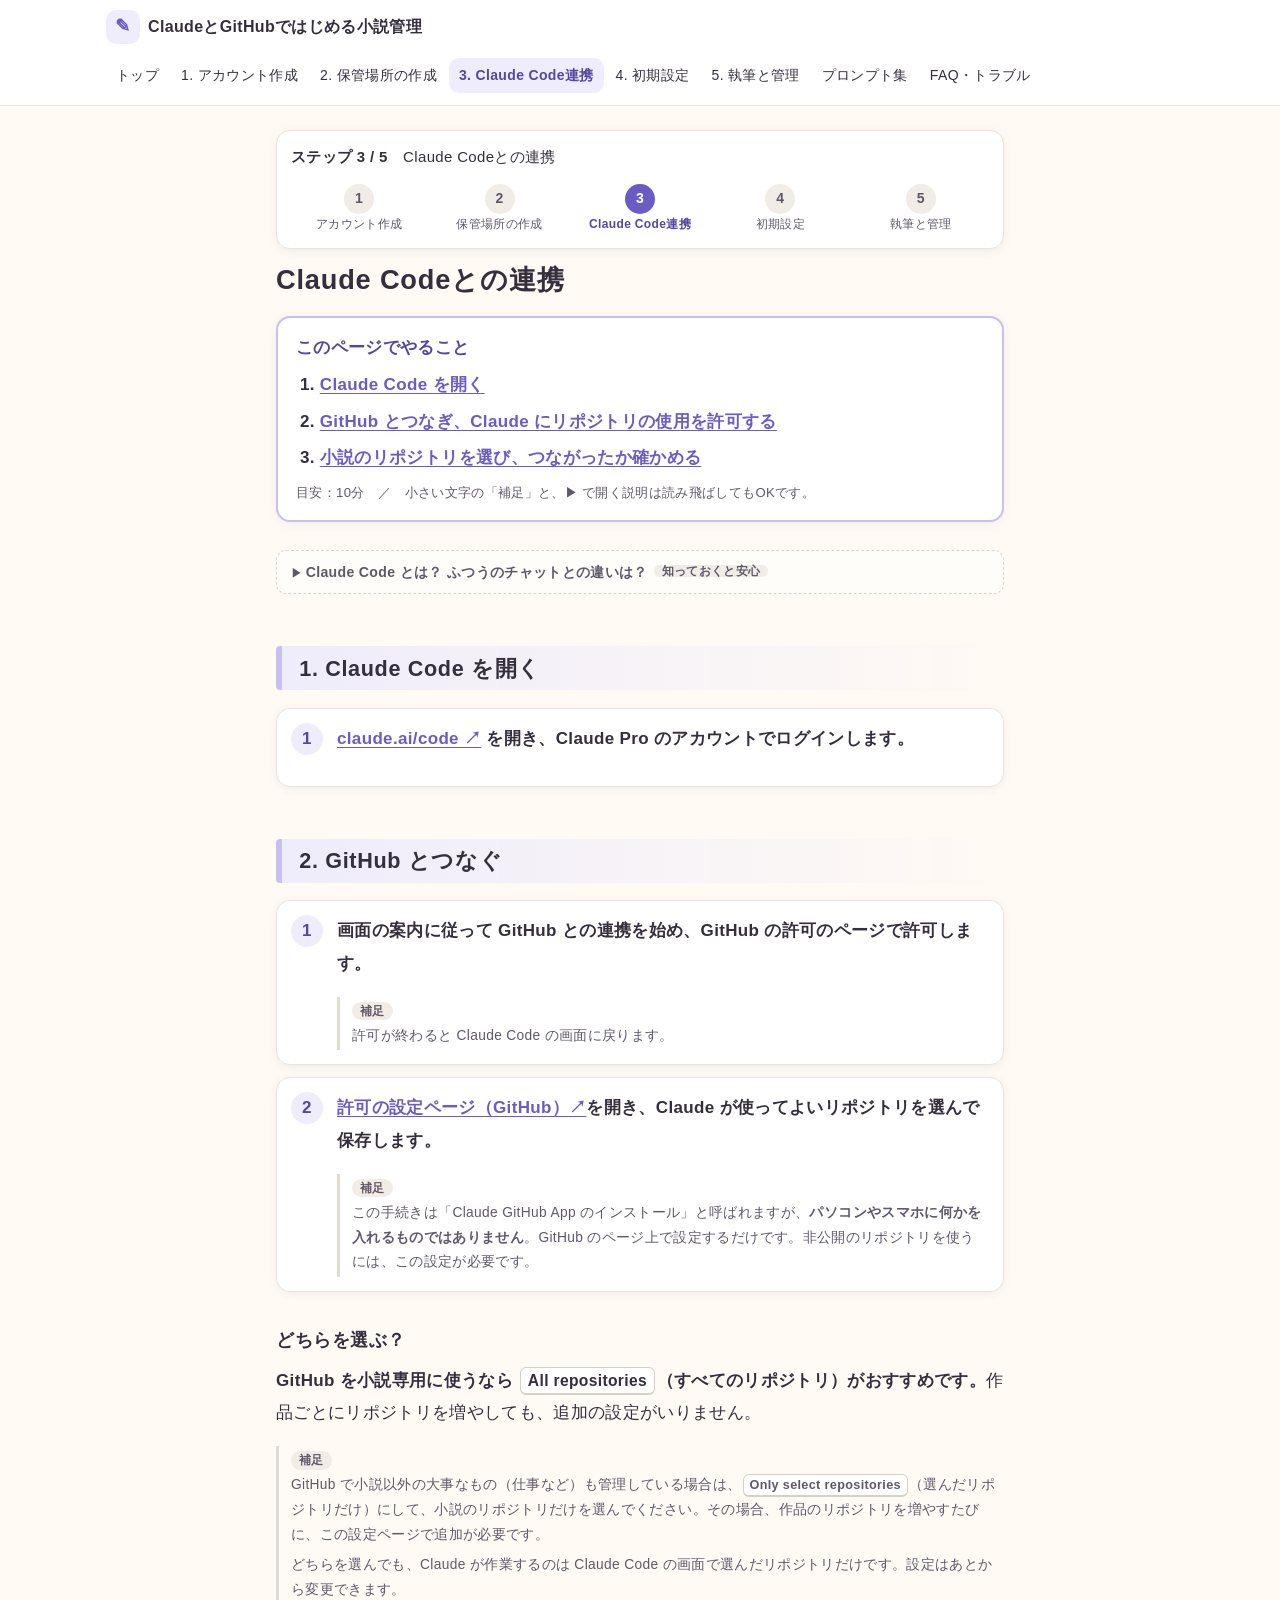
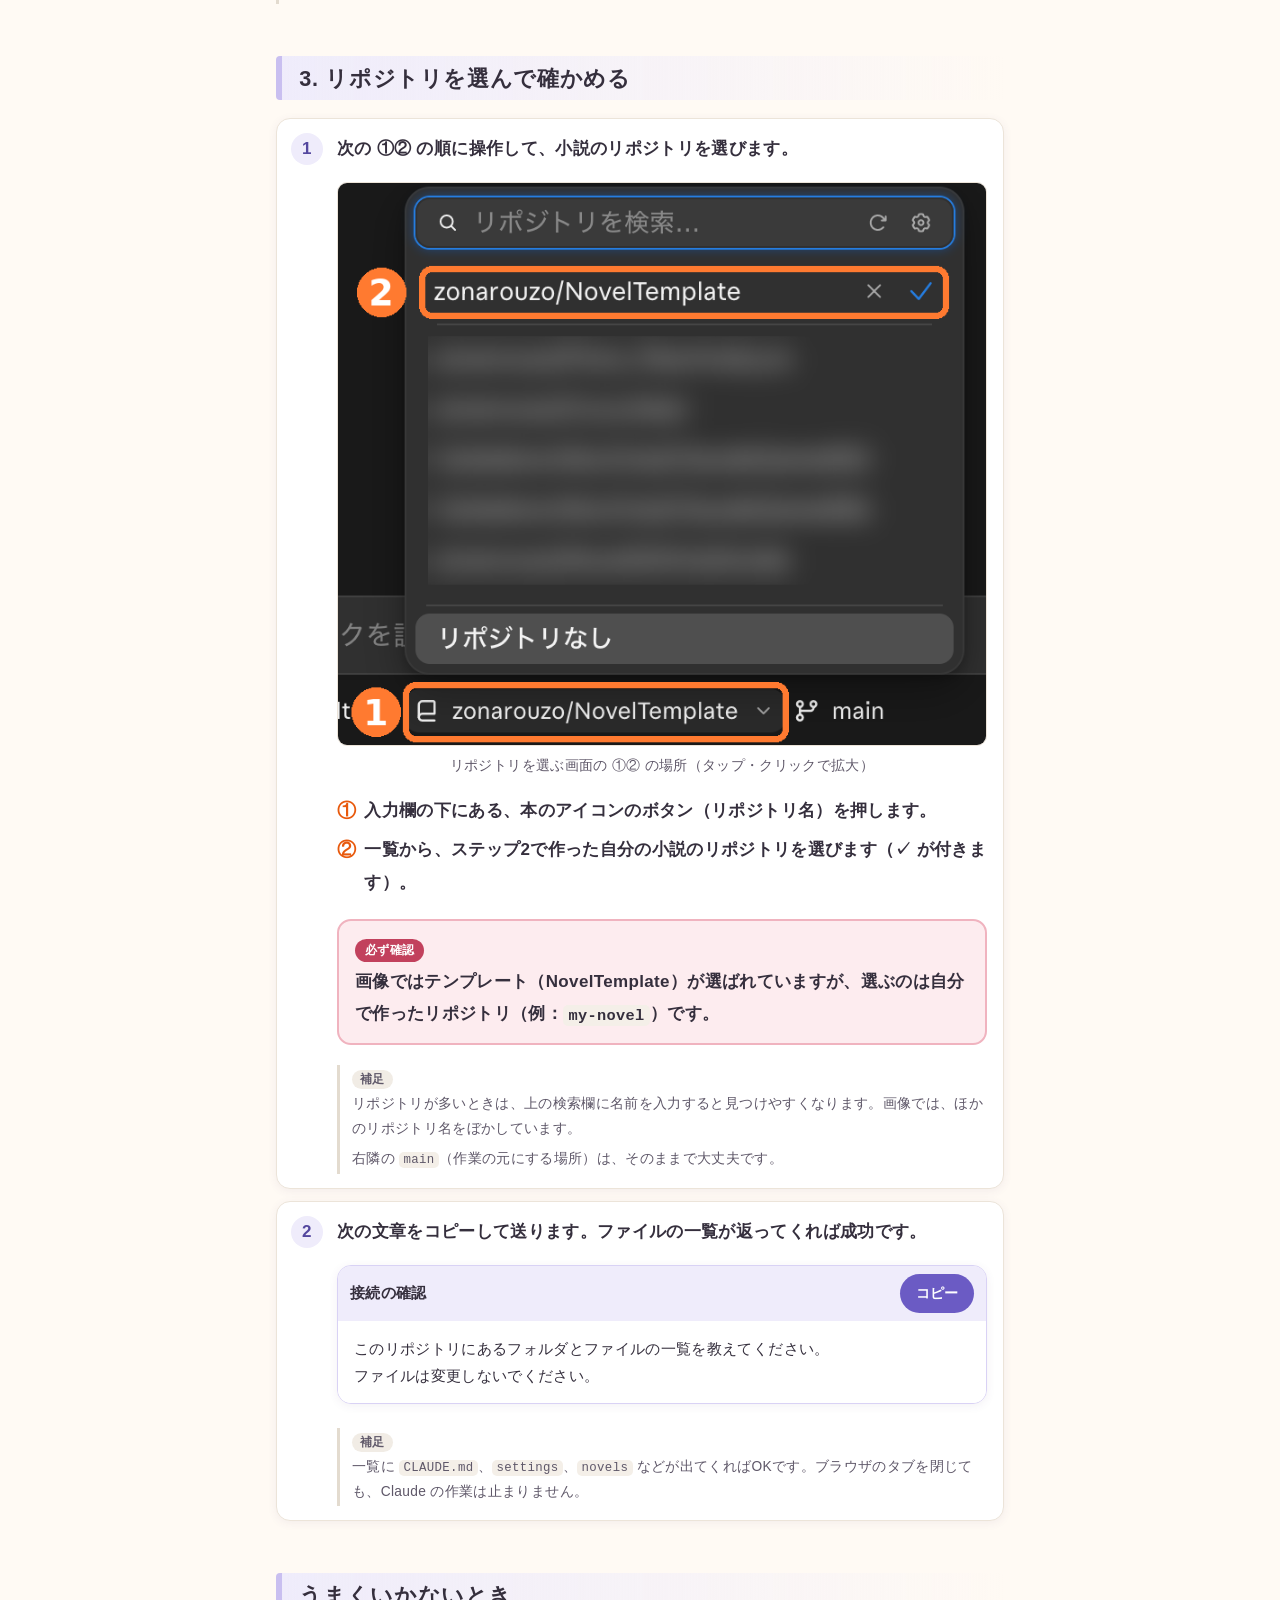
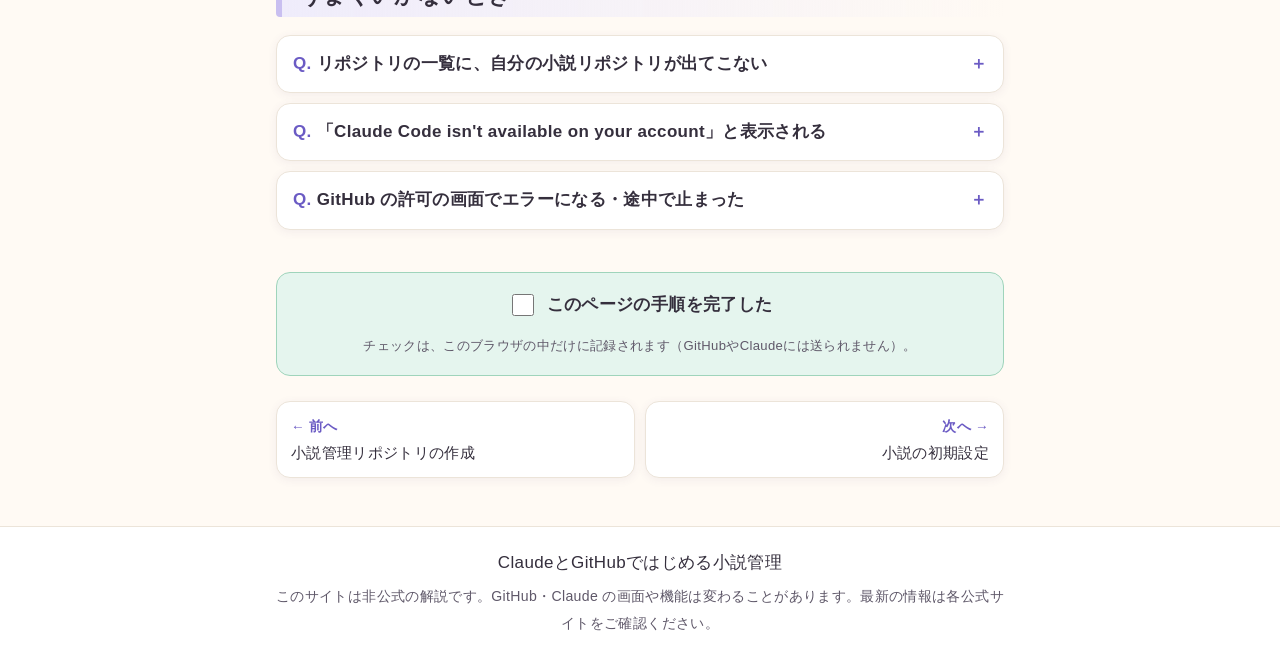
==== commit 027d30e9: "Claude Codeでリポジトリを選ぶ画面の画像を追加 - 作者から提供された画像に ①リポジトリのボタン ②一覧の項目 の枠と番号を追加 - ほかのリポジトリ名はぼかし、上に開いていた「環境」メニ" ====
--- a/claude-code.html
+++ b/claude-code.html
@@ -74,9 +74,17 @@
 
 <h2 id="select">3. リポジトリを選んで確かめる</h2>
 <ol class="steps">
-  <li><p class="step-main">入力欄の近くにある<strong>リポジトリの選択欄</strong>で、小説のリポジトリを選びます。</p>
-    <figure class="shot" data-shot="claude-code-repo-select" data-caption="リポジトリを選ぶ画面"></figure>
-    <div class="note"><p>ブランチ（作業の元にする場所）の選択欄がある場合は、<code>main</code> のままにします。</p></div></li>
+  <li><p class="step-main">次の ①② の順に操作して、小説のリポジトリを選びます。</p>
+    <figure class="shot" data-shot="claude-code-repo-select" data-caption="リポジトリを選ぶ画面の ①② の場所"></figure>
+    <ul class="marks">
+      <li><span class="mark">①</span><span>入力欄の下にある、<strong>本のアイコンのボタン</strong>（リポジトリ名）を押します。</span></li>
+      <li><span class="mark">②</span><span>一覧から、<strong>ステップ2で作った自分の小説のリポジトリ</strong>を選びます（✓ が付きます）。</span></li>
+    </ul>
+    <div class="must"><p>画像ではテンプレート（NovelTemplate）が選ばれていますが、選ぶのは自分で作ったリポジトリ（例：<code>my-novel</code>）です。</p></div>
+    <div class="note">
+      <p>リポジトリが多いときは、上の検索欄に名前を入力すると見つけやすくなります。画像では、ほかのリポジトリ名をぼかしています。</p>
+      <p>右隣の <code>main</code>（作業の元にする場所）は、そのままで大丈夫です。</p>
+    </div></li>
   <li id="test"><p class="step-main">次の文章をコピーして送ります。ファイルの一覧が返ってくれば成功です。</p>
     <pre class="copyable" data-title="接続の確認">このリポジトリにあるフォルダとファイルの一覧を教えてください。
 ファイルは変更しないでください。</pre>
--- a/assets/css/style.css
+++ b/assets/css/style.css
@@ -417,3 +417,11 @@
 }
 .must > :last-child { margin-bottom: 0; }
 .must p { font-weight: 600; }
+
+/* 画像の拡大リンク */
+.shot-link { display: block; cursor: zoom-in; }
+
+/* 画像の ①②③ に対応する操作の一覧 */
+.marks { list-style: none; padding: 0; margin: 0.6em 0; }
+.marks li { display: flex; gap: 8px; align-items: flex-start; font-weight: 600; margin: 0.4em 0; }
+.marks .mark { flex: none; color: #e8590c; font-weight: 700; font-size: 1.1em; line-height: 1.7; }
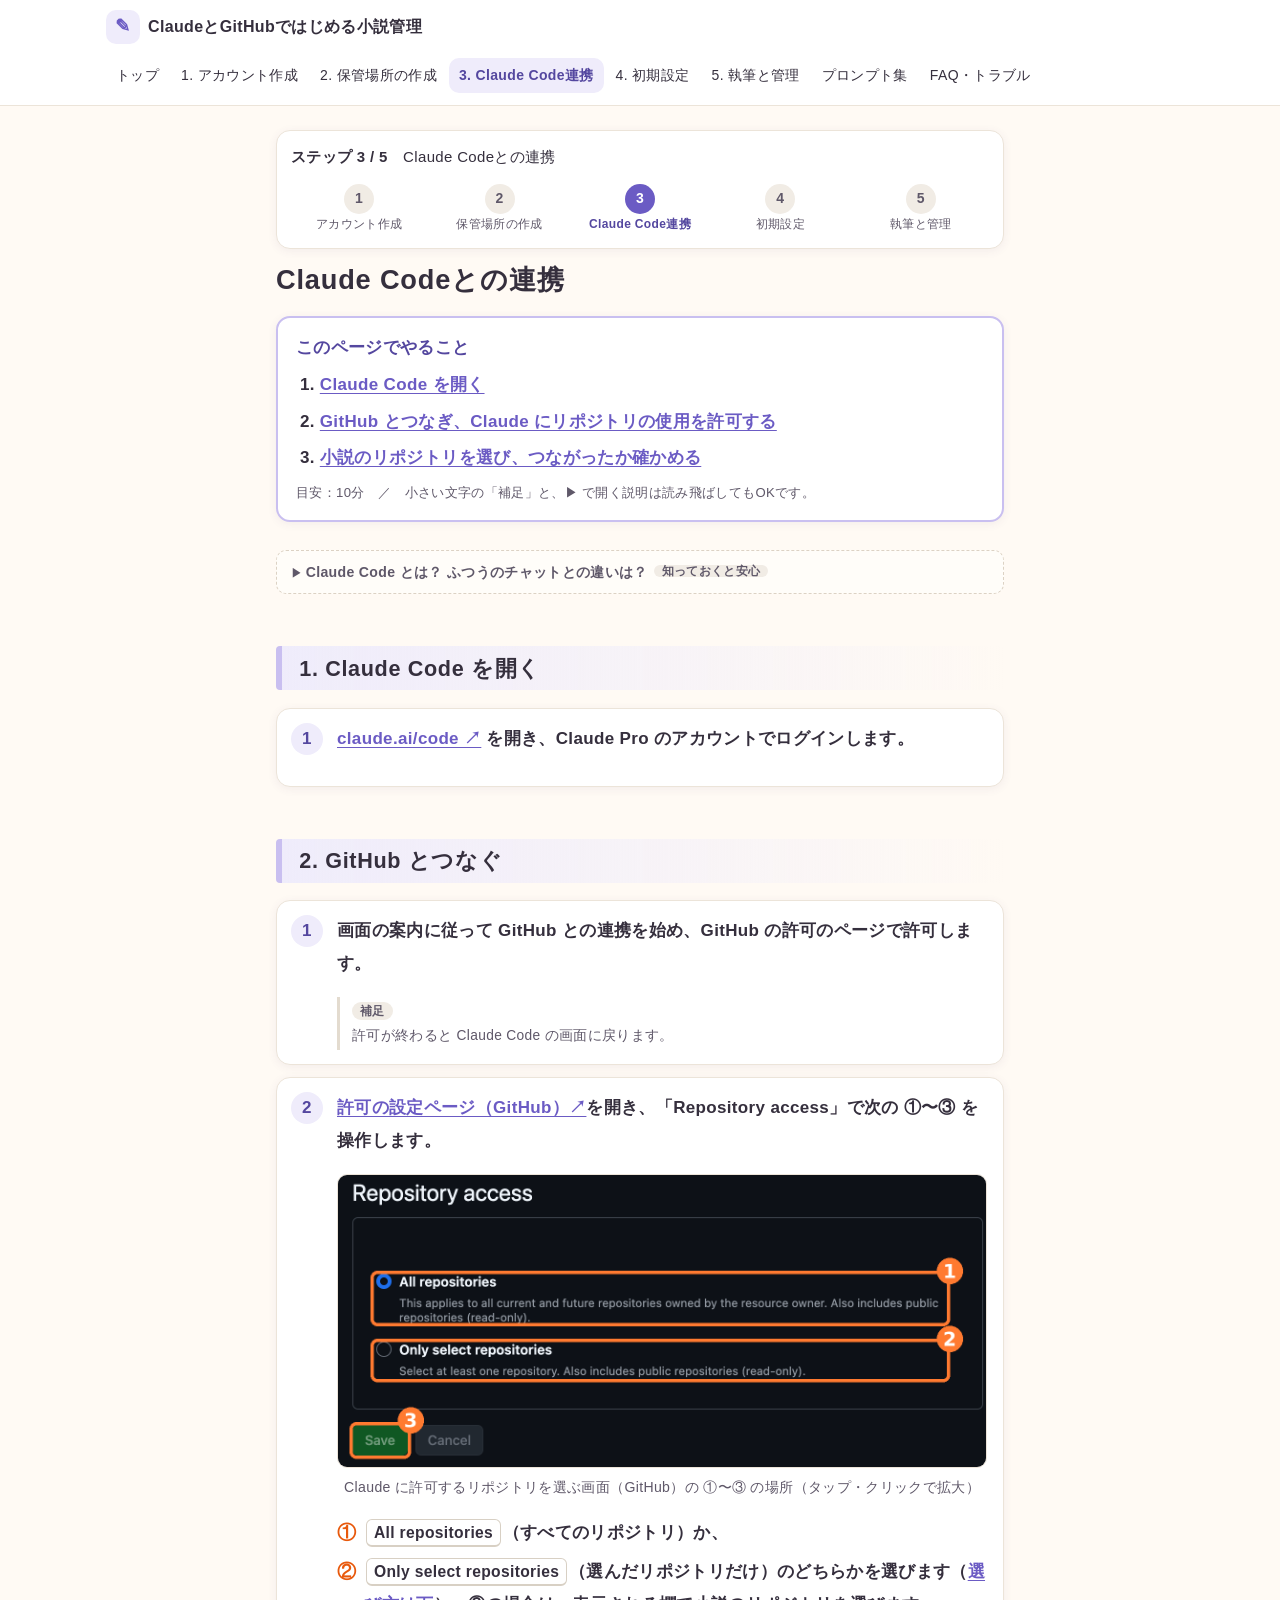
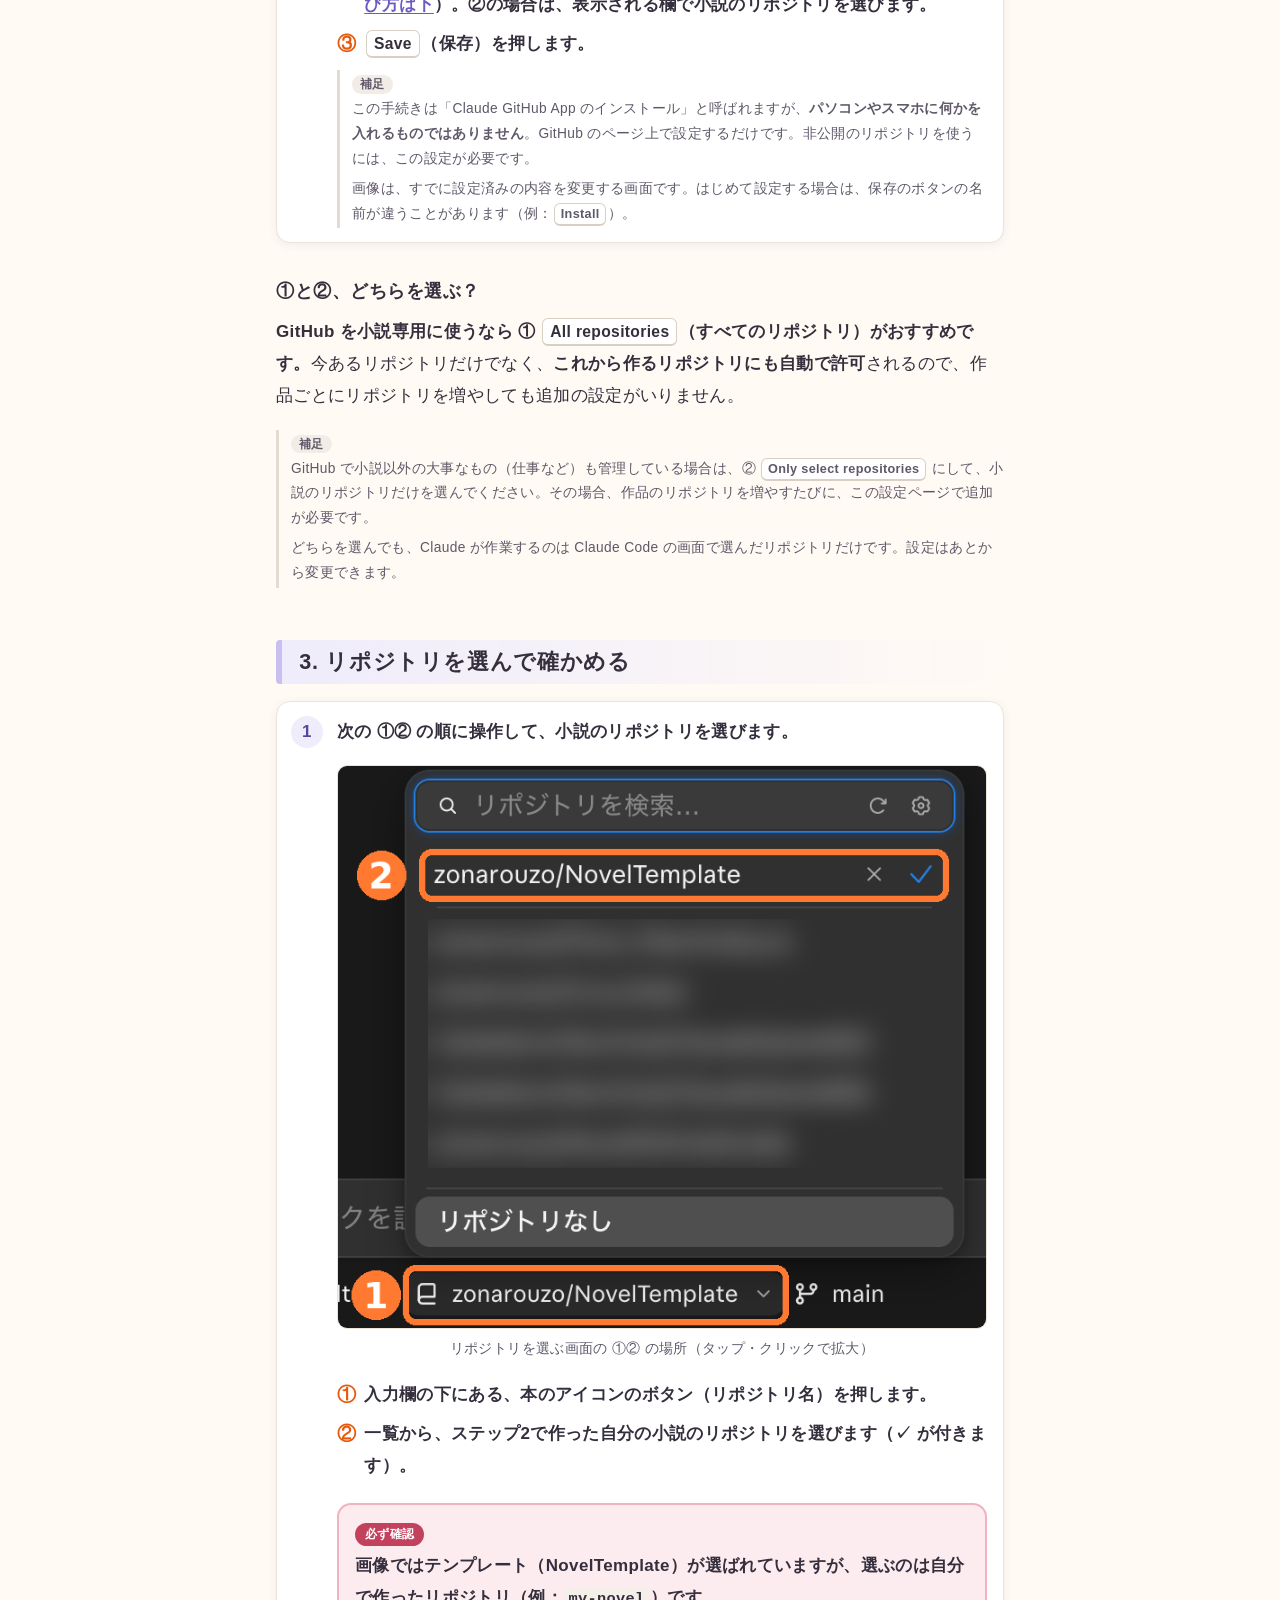
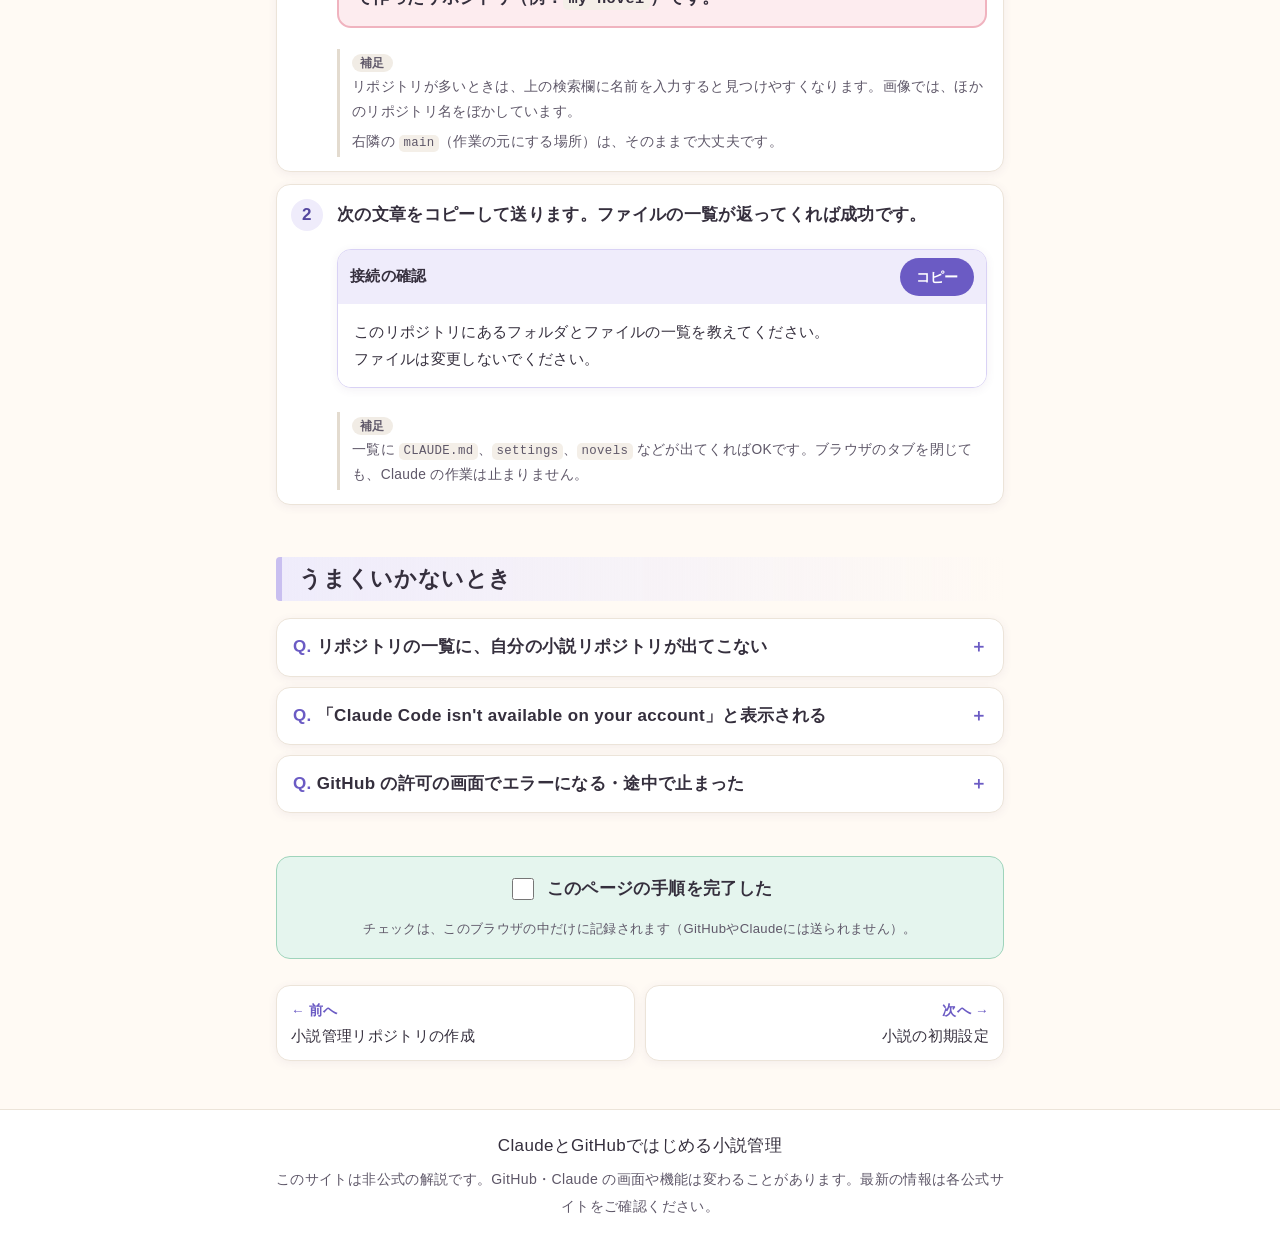
==== commit abbcb8d7: "Claudeに許可するリポジトリを選ぶ画面の画像を追加 - 作者から提供された画像に ①すべて ②選んだものだけ ③保存 の枠と番号を追加 - 手順を画像に合わせて ①〜③ の操作に整理 - 「すべて" ====
--- a/claude-code.html
+++ b/claude-code.html
@@ -60,15 +60,23 @@
   <li><p class="step-main">画面の案内に従って GitHub との連携を始め、GitHub の許可のページで許可します。</p>
     <figure class="shot" data-shot="github-authorize" data-caption="GitHub の許可の画面"></figure>
     <div class="note"><p>許可が終わると Claude Code の画面に戻ります。</p></div></li>
-  <li><p class="step-main"><a data-link="claudeGithubApp" href="https://github.com/apps/claude/installations/new">許可の設定ページ（GitHub）↗</a>を開き、Claude が使ってよいリポジトリを選んで保存します。</p>
-    <figure class="shot" data-shot="github-app-install" data-caption="Claude に許可するリポジトリを選ぶ画面（GitHub）"></figure>
-    <div class="note"><p>この手続きは「Claude GitHub App のインストール」と呼ばれますが、<strong>パソコンやスマホに何かを入れるものではありません</strong>。GitHub のページ上で設定するだけです。非公開のリポジトリを使うには、この設定が必要です。</p></div></li>
+  <li><p class="step-main"><a data-link="claudeGithubApp" href="https://github.com/apps/claude/installations/new">許可の設定ページ（GitHub）↗</a>を開き、「Repository access」で次の ①〜③ を操作します。</p>
+    <figure class="shot" data-shot="github-app-install" data-caption="Claude に許可するリポジトリを選ぶ画面（GitHub）の ①〜③ の場所"></figure>
+    <ul class="marks">
+      <li><span class="mark">①</span><span><span class="ui">All repositories</span>（すべてのリポジトリ）か、</span></li>
+      <li><span class="mark">②</span><span><span class="ui">Only select repositories</span>（選んだリポジトリだけ）のどちらかを選びます（<a href="#app-scope">選び方は下</a>）。②の場合は、表示される欄で小説のリポジトリを選びます。</span></li>
+      <li><span class="mark">③</span><span><span class="ui">Save</span>（保存）を押します。</span></li>
+    </ul>
+    <div class="note">
+      <p>この手続きは「Claude GitHub App のインストール」と呼ばれますが、<strong>パソコンやスマホに何かを入れるものではありません</strong>。GitHub のページ上で設定するだけです。非公開のリポジトリを使うには、この設定が必要です。</p>
+      <p>画像は、すでに設定済みの内容を変更する画面です。はじめて設定する場合は、保存のボタンの名前が違うことがあります（例：<span class="ui">Install</span>）。</p>
+    </div></li>
 </ol>
 
-<h3 id="app-scope">どちらを選ぶ？</h3>
-<p><strong>GitHub を小説専用に使うなら <span class="ui">All repositories</span>（すべてのリポジトリ）がおすすめです。</strong>作品ごとにリポジトリを増やしても、追加の設定がいりません。</p>
+<h3 id="app-scope">①と②、どちらを選ぶ？</h3>
+<p><strong>GitHub を小説専用に使うなら ① <span class="ui">All repositories</span>（すべてのリポジトリ）がおすすめです。</strong>今あるリポジトリだけでなく、<strong>これから作るリポジトリにも自動で許可</strong>されるので、作品ごとにリポジトリを増やしても追加の設定がいりません。</p>
 <div class="note">
-  <p>GitHub で小説以外の大事なもの（仕事など）も管理している場合は、<span class="ui">Only select repositories</span>（選んだリポジトリだけ）にして、小説のリポジトリだけを選んでください。その場合、作品のリポジトリを増やすたびに、この設定ページで追加が必要です。</p>
+  <p>GitHub で小説以外の大事なもの（仕事など）も管理している場合は、② <span class="ui">Only select repositories</span> にして、小説のリポジトリだけを選んでください。その場合、作品のリポジトリを増やすたびに、この設定ページで追加が必要です。</p>
   <p>どちらを選んでも、Claude が作業するのは Claude Code の画面で選んだリポジトリだけです。設定はあとから変更できます。</p>
 </div>
 
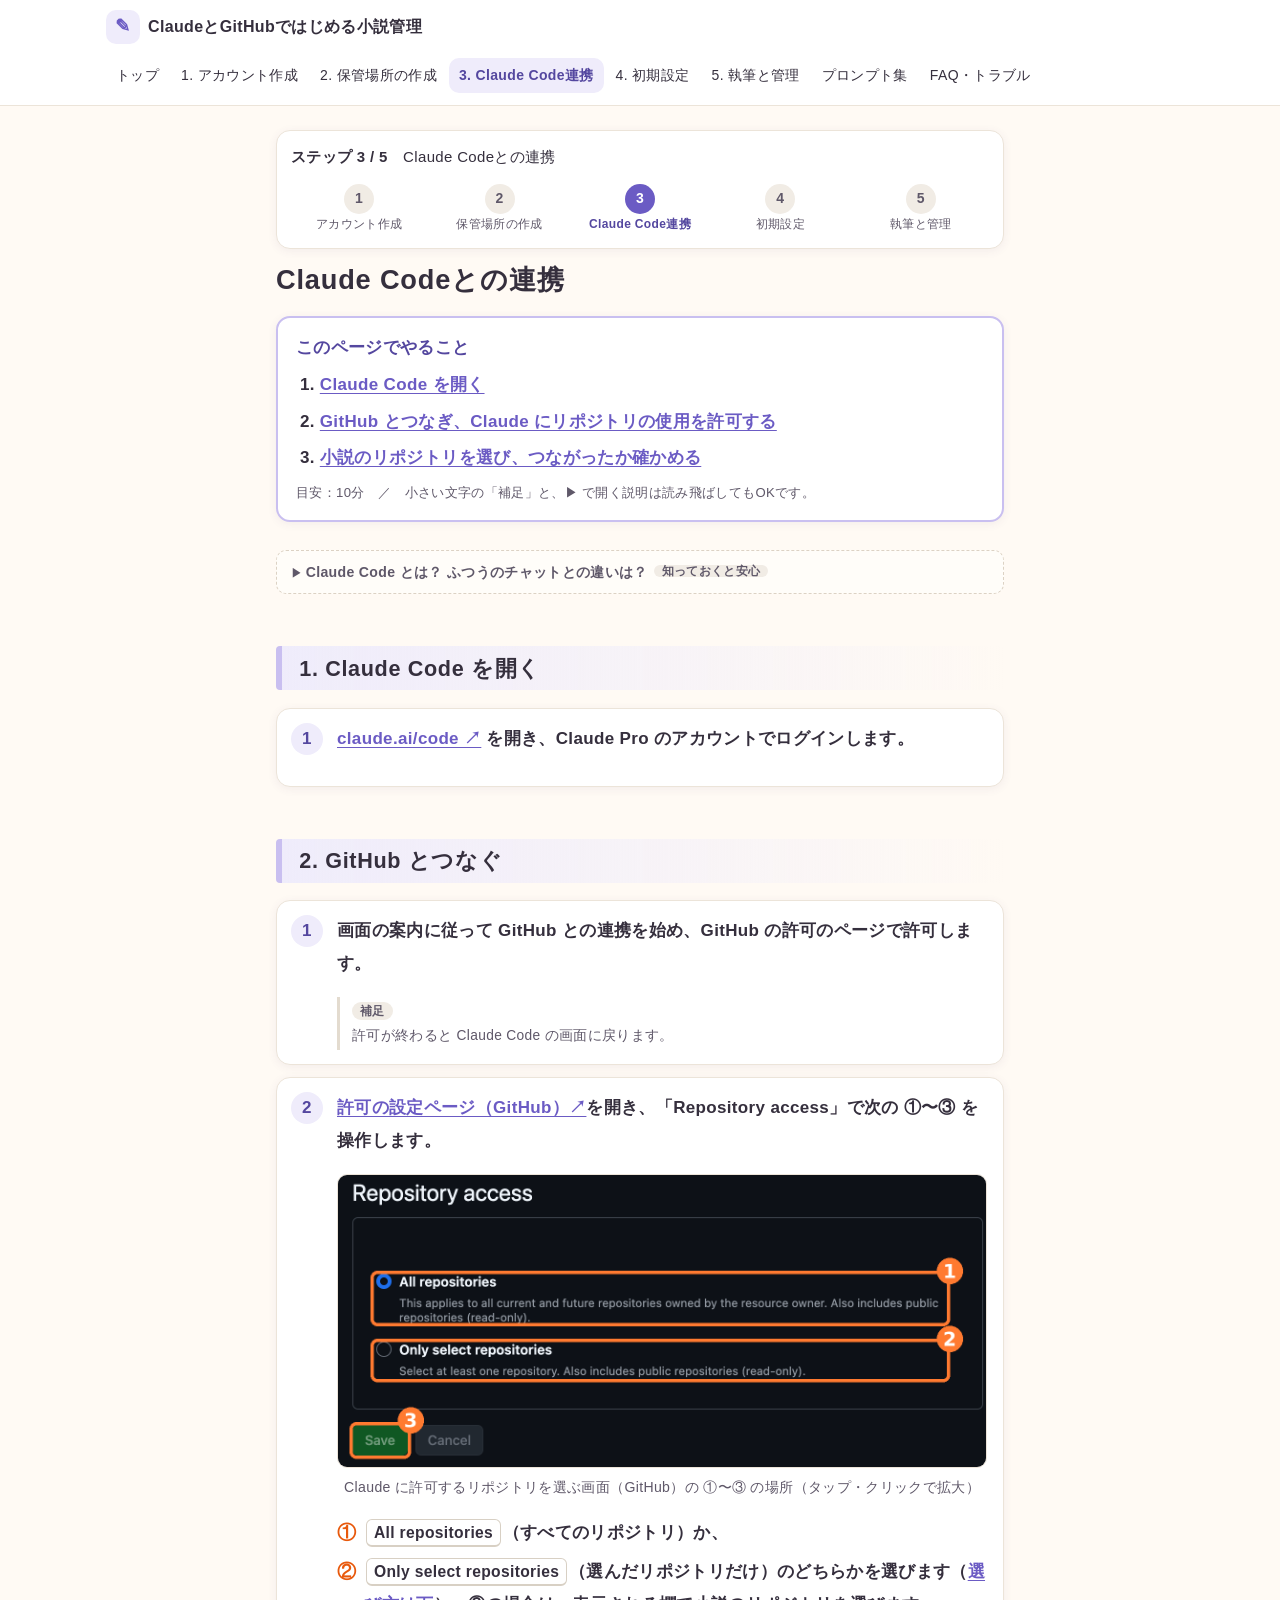
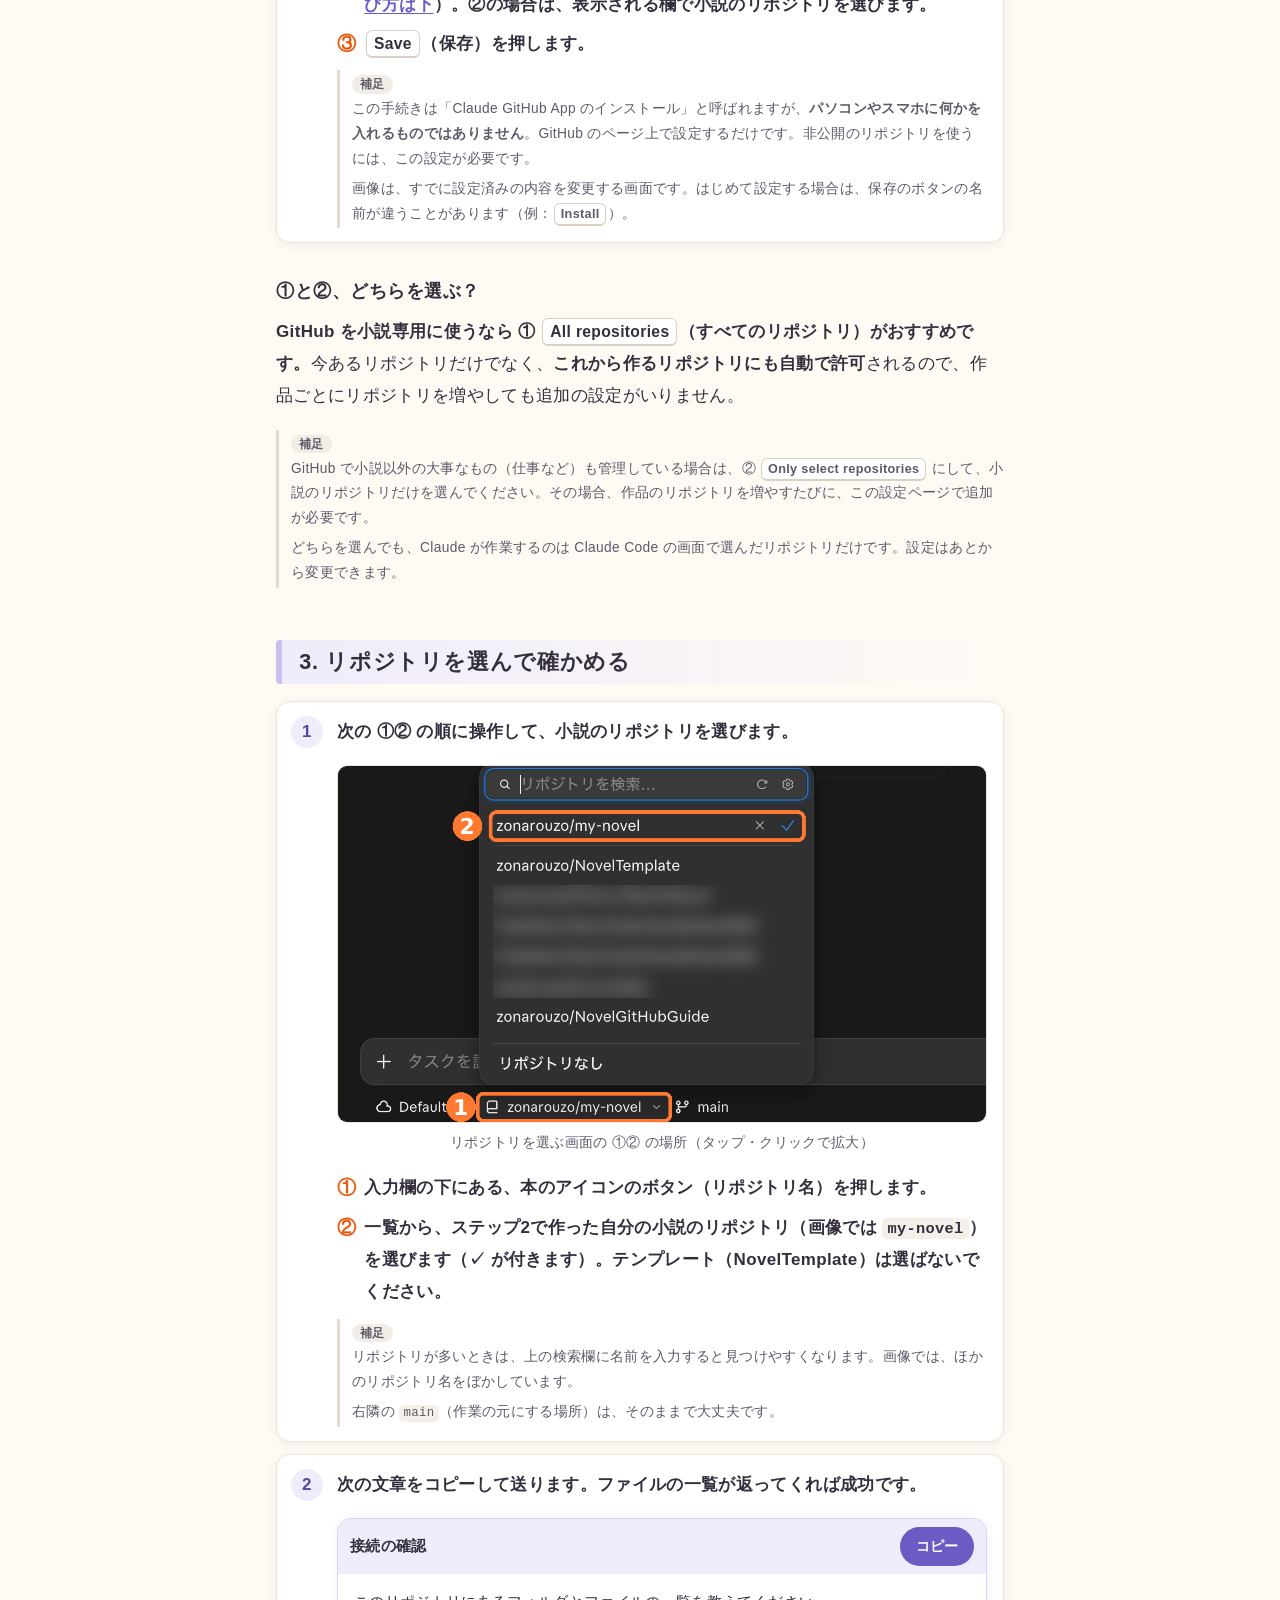
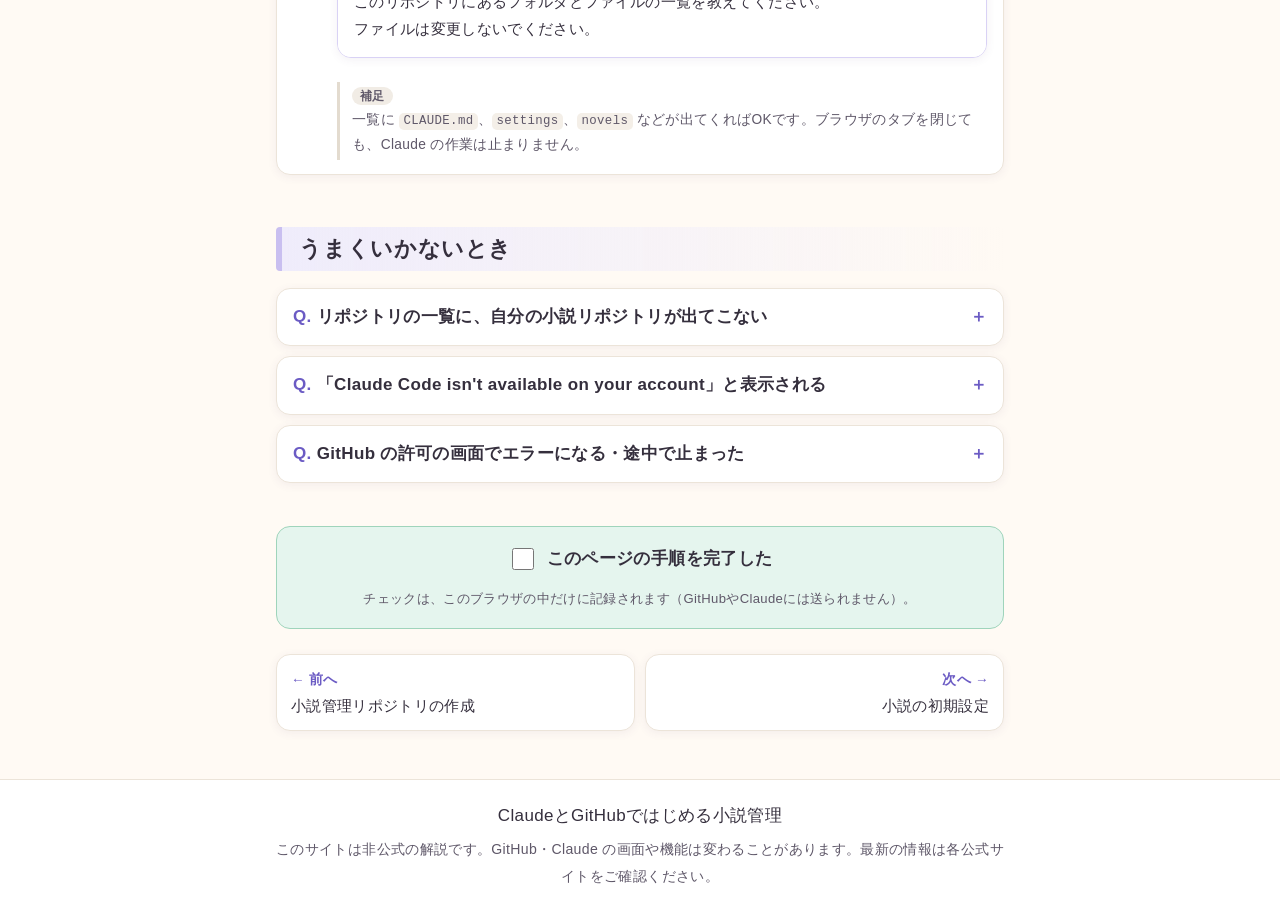
==== commit be41dd84: "リポジトリを選ぶ画面の画像を、my-novel を選んだ状態のものに差し替え - 作者が撮り直した画像を広めに切り抜き、入力欄やボタンの位置がわかるようにした - 個人・組織のほかのリポジトリ名はぼか" ====
--- a/claude-code.html
+++ b/claude-code.html
@@ -86,9 +86,8 @@
     <figure class="shot" data-shot="claude-code-repo-select" data-caption="リポジトリを選ぶ画面の ①② の場所"></figure>
     <ul class="marks">
       <li><span class="mark">①</span><span>入力欄の下にある、<strong>本のアイコンのボタン</strong>（リポジトリ名）を押します。</span></li>
-      <li><span class="mark">②</span><span>一覧から、<strong>ステップ2で作った自分の小説のリポジトリ</strong>を選びます（✓ が付きます）。</span></li>
+      <li><span class="mark">②</span><span>一覧から、<strong>ステップ2で作った自分の小説のリポジトリ</strong>（画像では <code>my-novel</code>）を選びます（✓ が付きます）。テンプレート（NovelTemplate）は選ばないでください。</span></li>
     </ul>
-    <div class="must"><p>画像ではテンプレート（NovelTemplate）が選ばれていますが、選ぶのは自分で作ったリポジトリ（例：<code>my-novel</code>）です。</p></div>
     <div class="note">
       <p>リポジトリが多いときは、上の検索欄に名前を入力すると見つけやすくなります。画像では、ほかのリポジトリ名をぼかしています。</p>
       <p>右隣の <code>main</code>（作業の元にする場所）は、そのままで大丈夫です。</p>
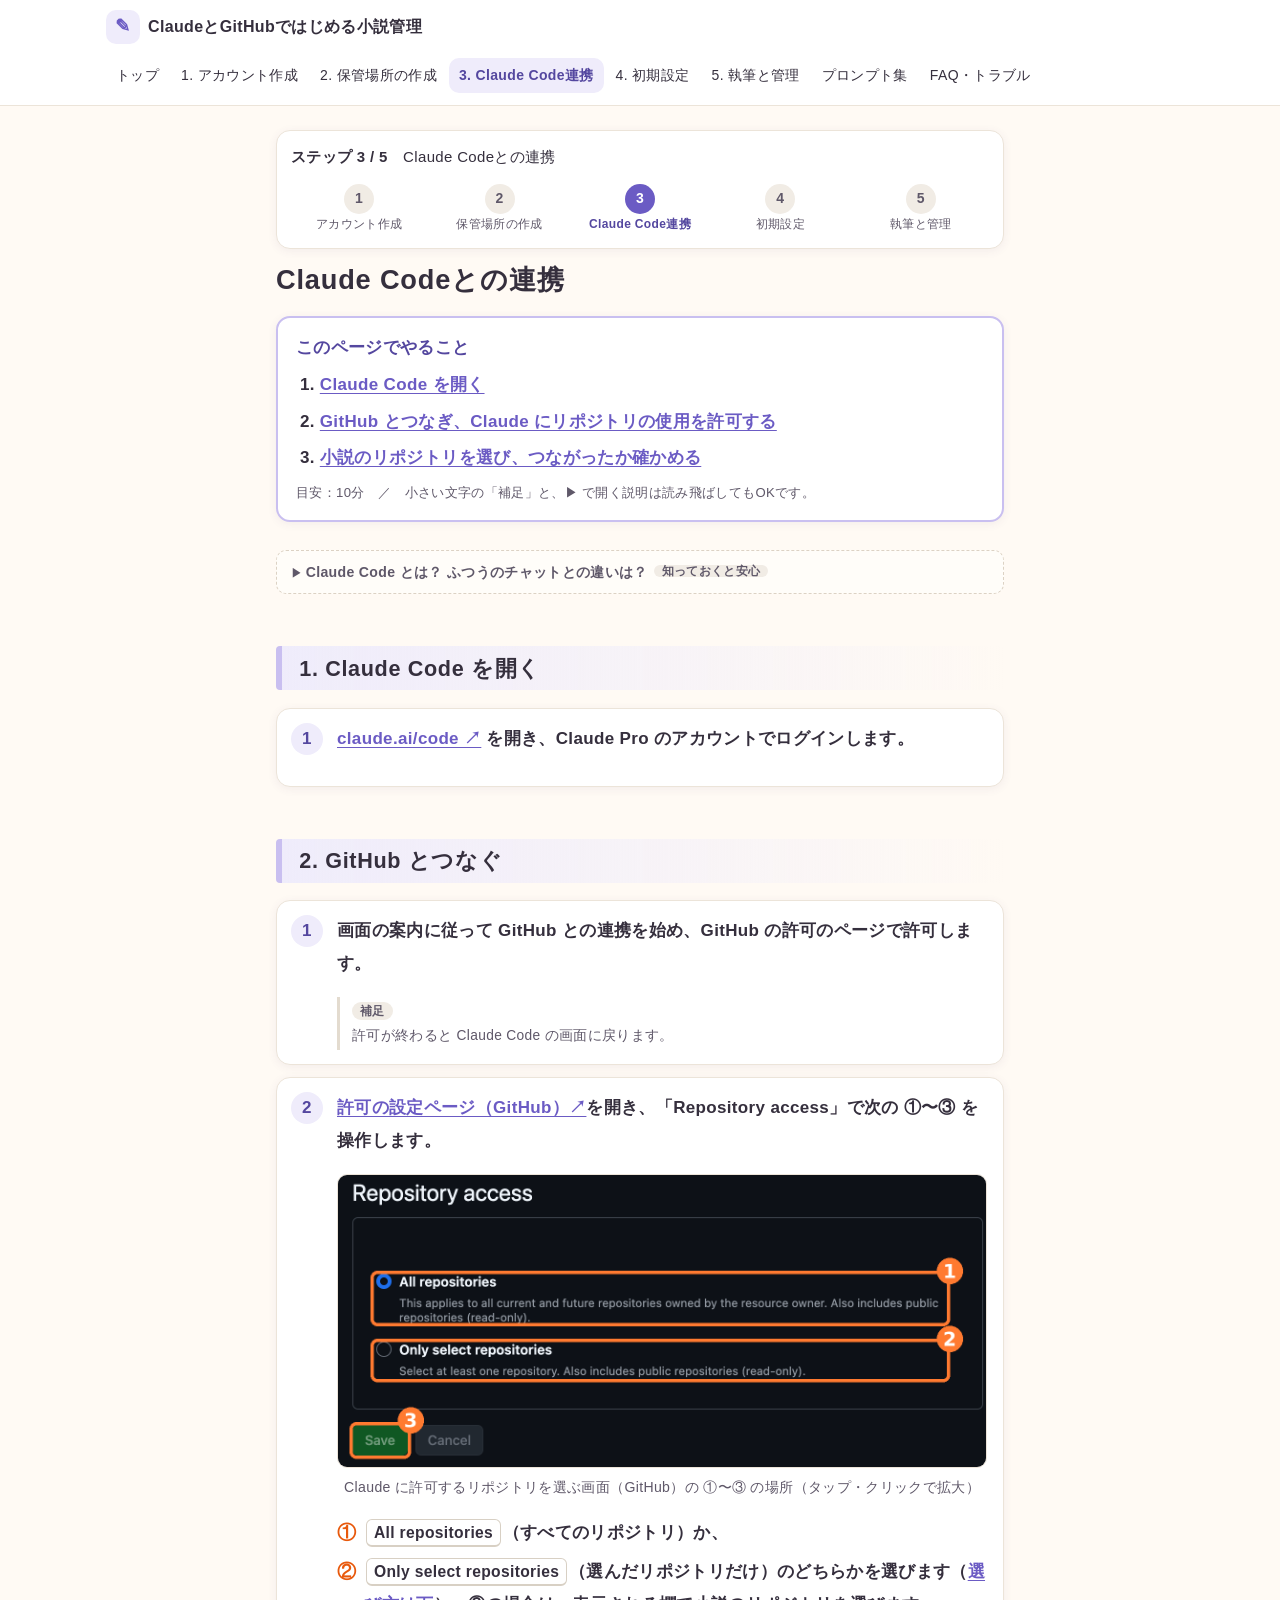
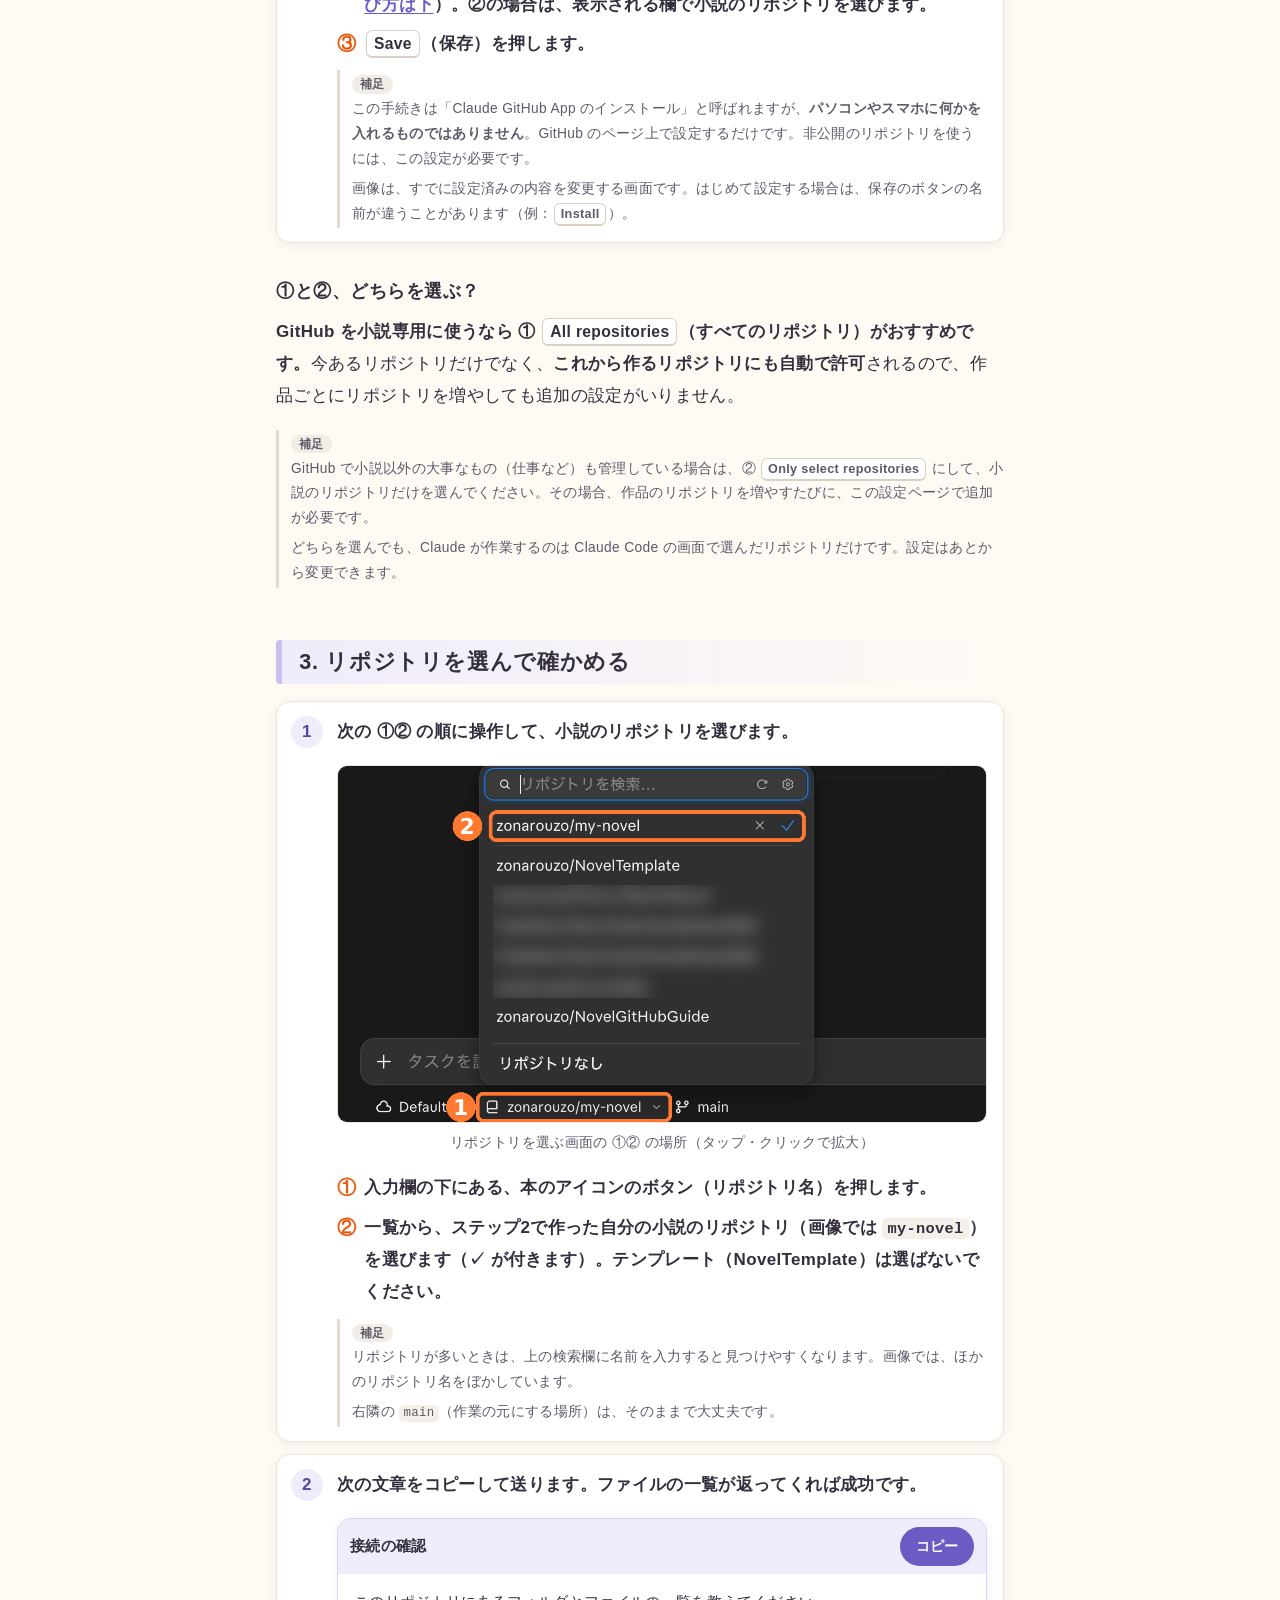
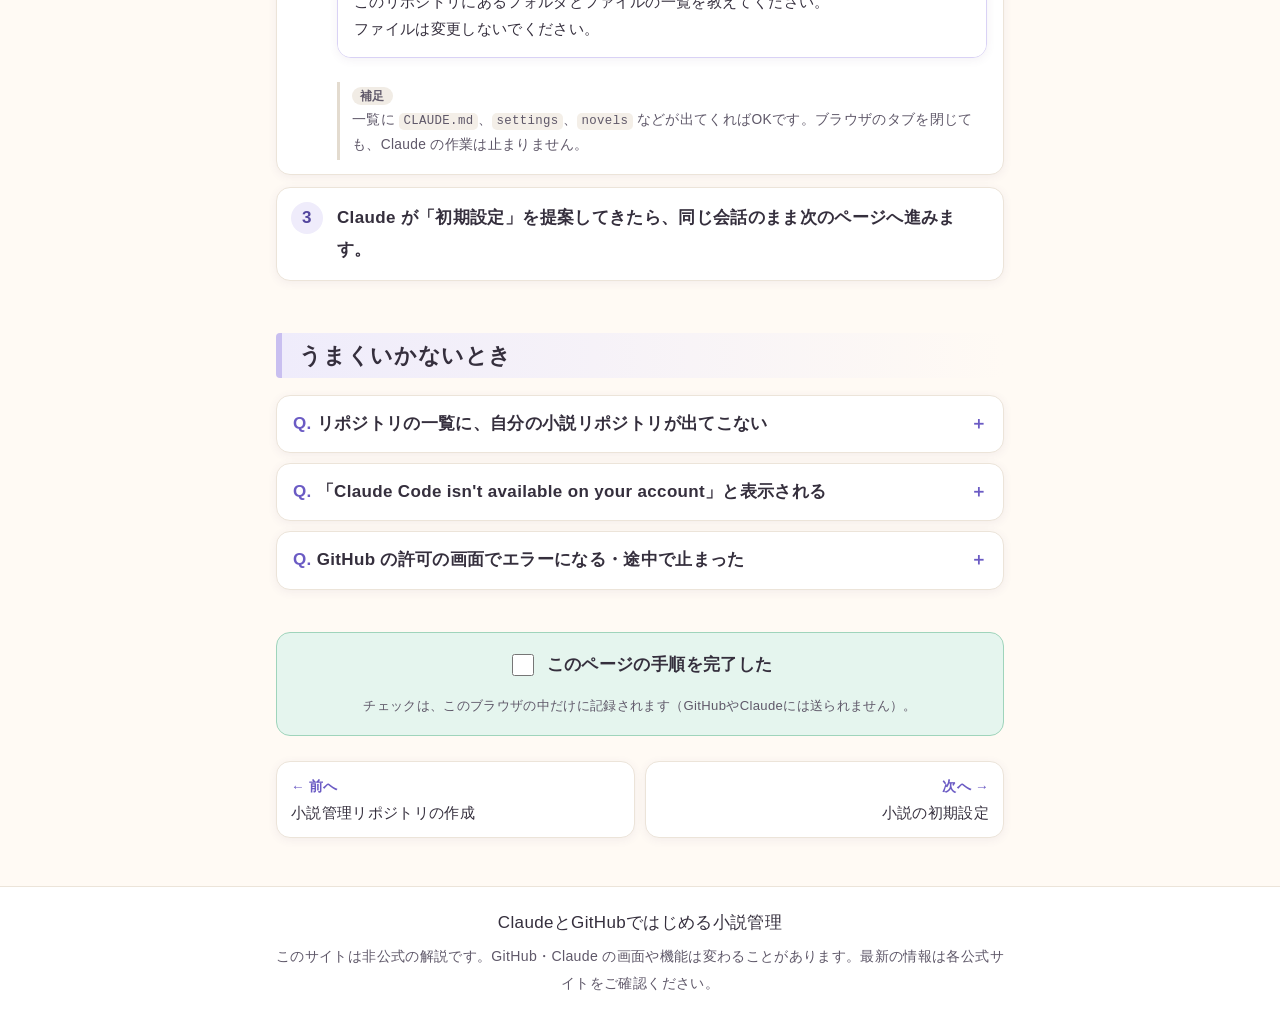
==== commit b861101d: "main への自動反映（動作確認済み）と、Claude主導の初期設定に合わせて更新 - 初期設定：Claude の質問に答える流れを基本にし、初回プロンプトは提案がないときの予備に - 初回プロンプト" ====
--- a/claude-code.html
+++ b/claude-code.html
@@ -96,6 +96,7 @@
     <pre class="copyable" data-title="接続の確認">このリポジトリにあるフォルダとファイルの一覧を教えてください。
 ファイルは変更しないでください。</pre>
     <div class="note"><p>一覧に <code>CLAUDE.md</code>、<code>settings</code>、<code>novels</code> などが出てくればOKです。ブラウザのタブを閉じても、Claude の作業は止まりません。</p></div></li>
+  <li><p class="step-main">Claude が「初期設定」を提案してきたら、<strong>同じ会話のまま次のページへ</strong>進みます。</p></li>
 </ol>
 
 <h2 id="trouble">うまくいかないとき</h2>
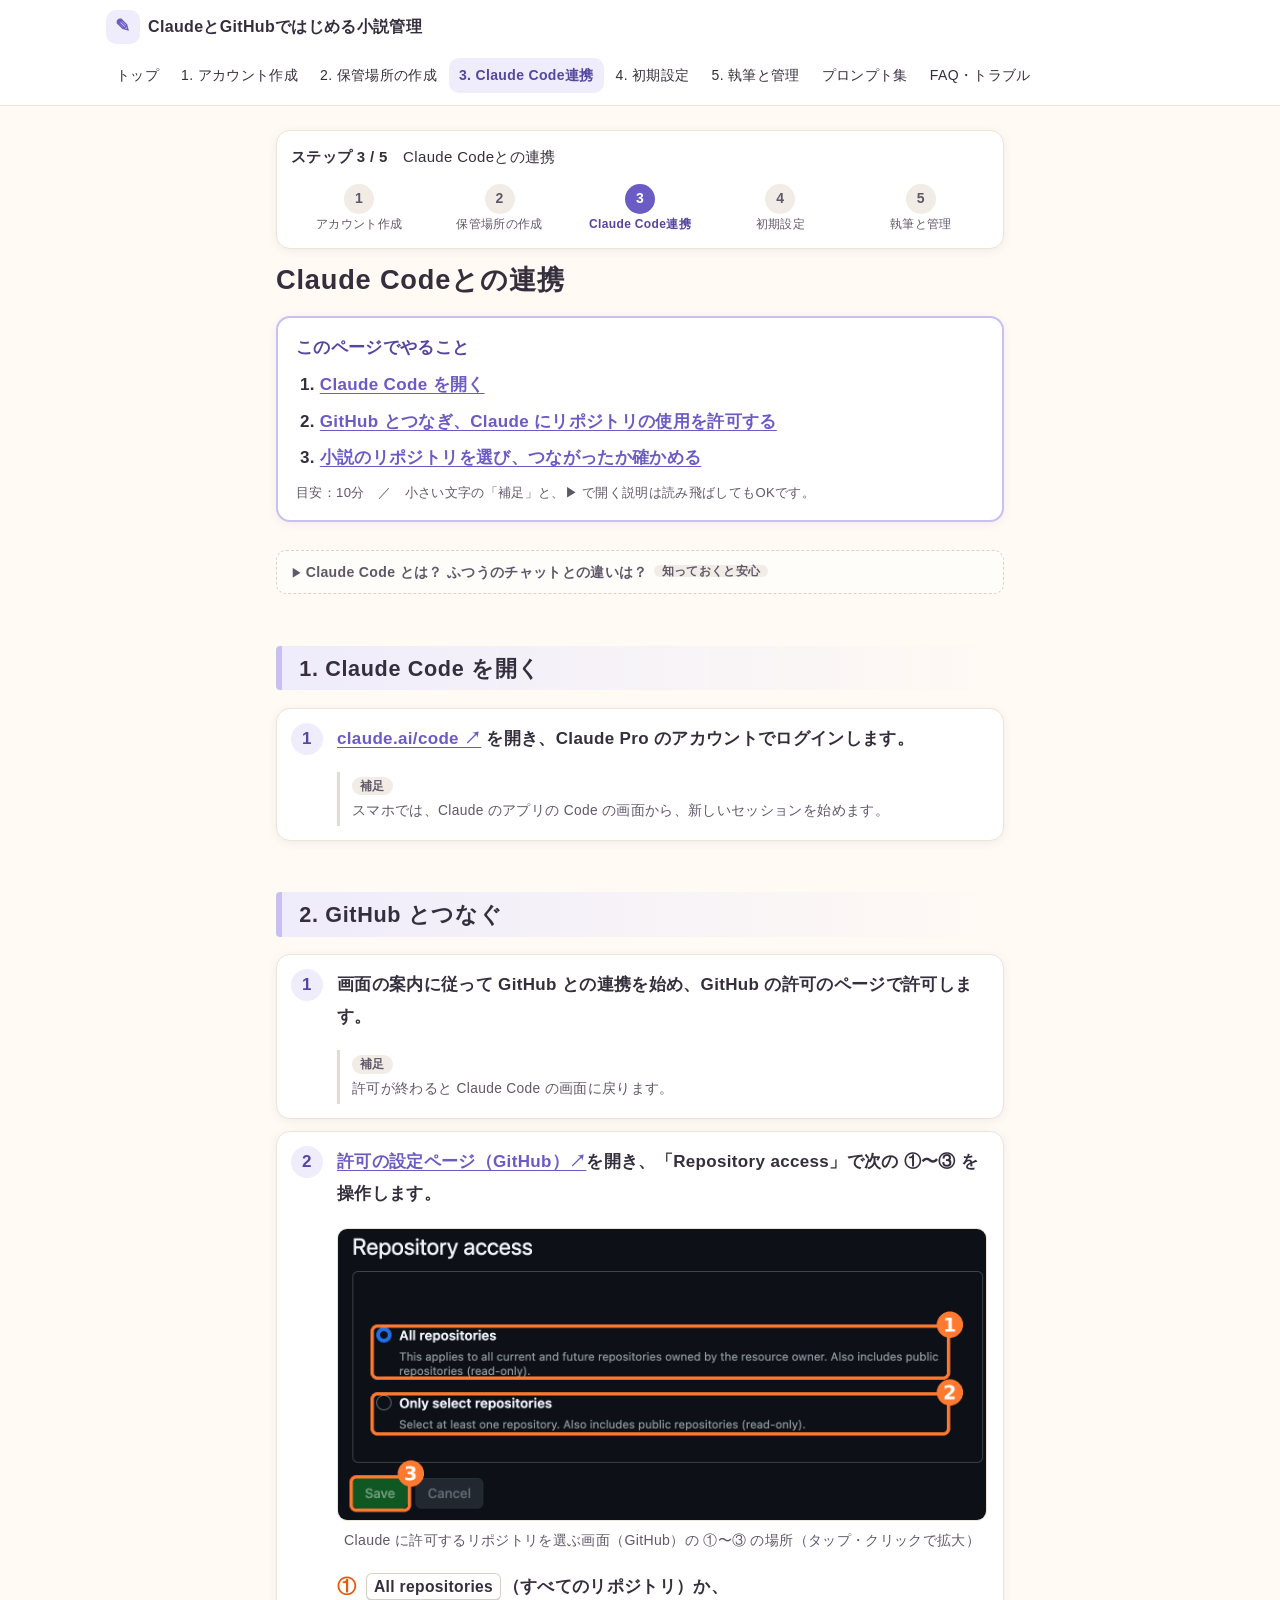
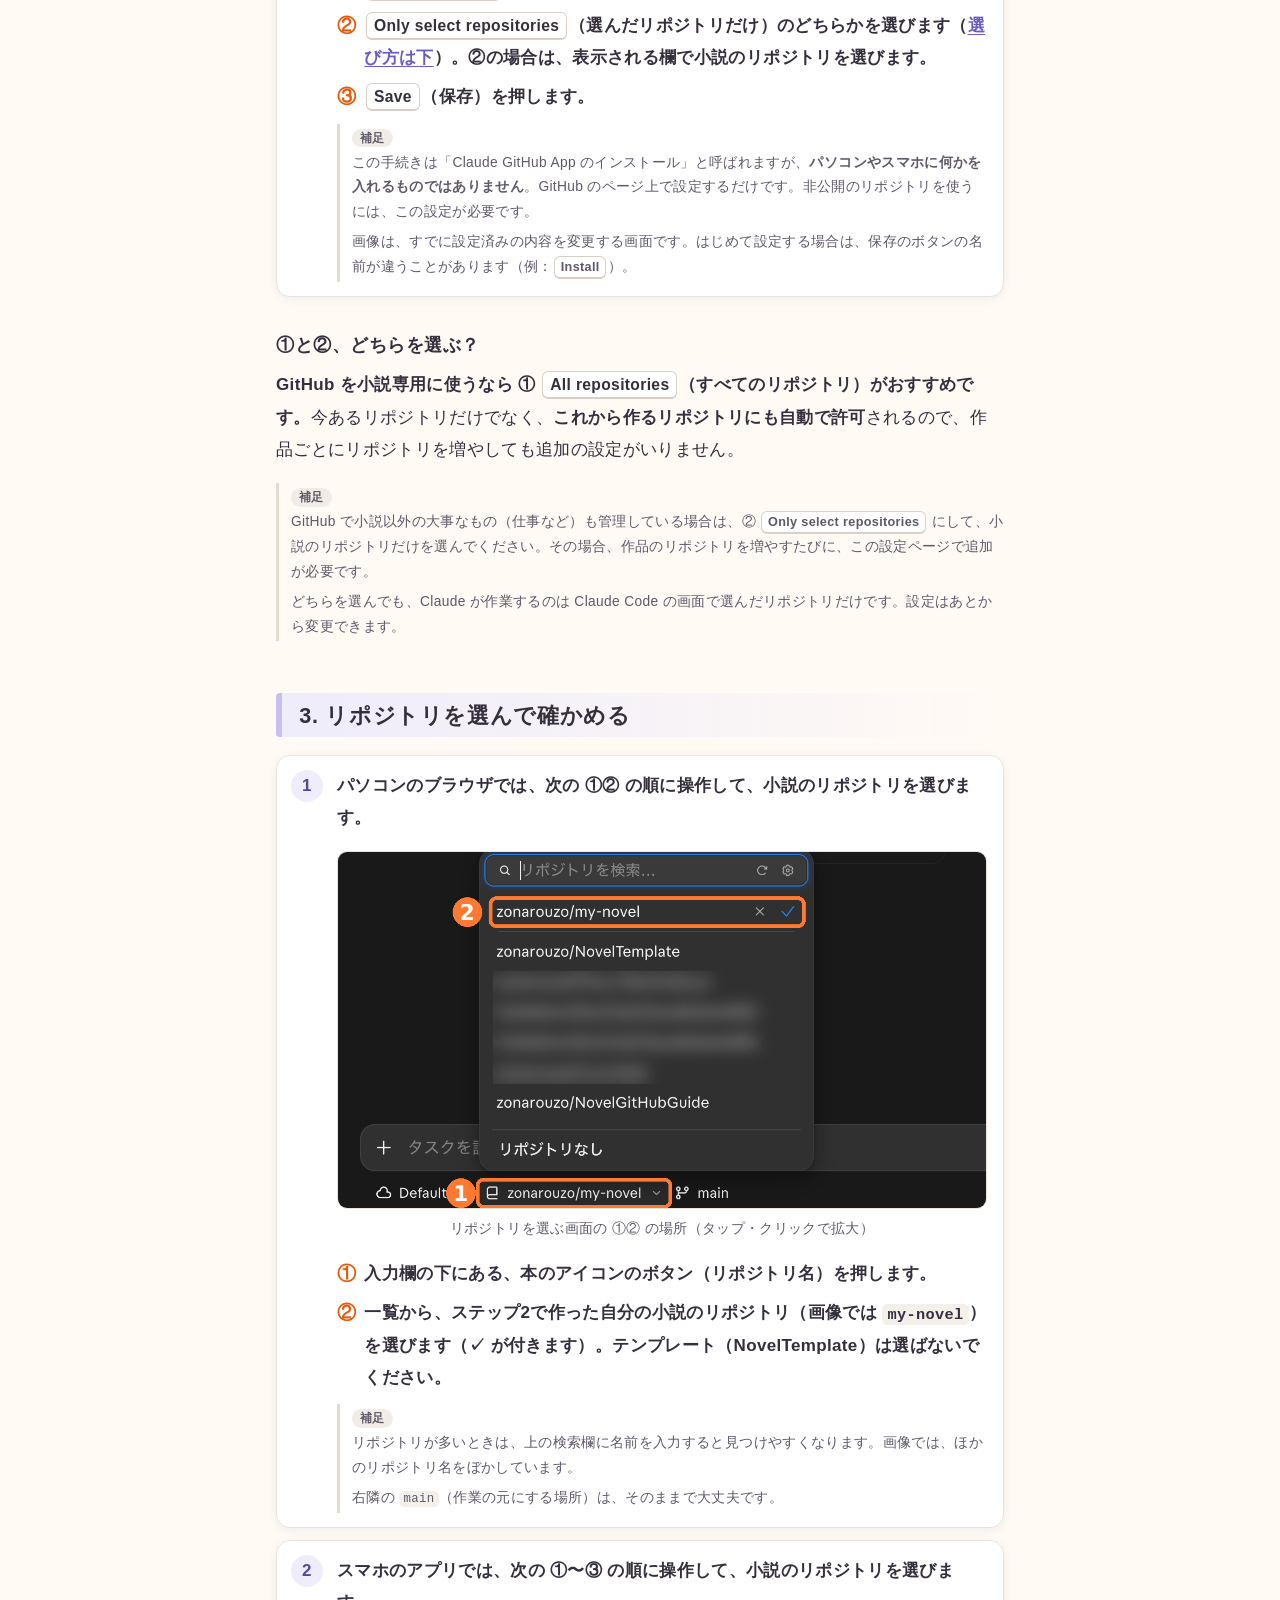
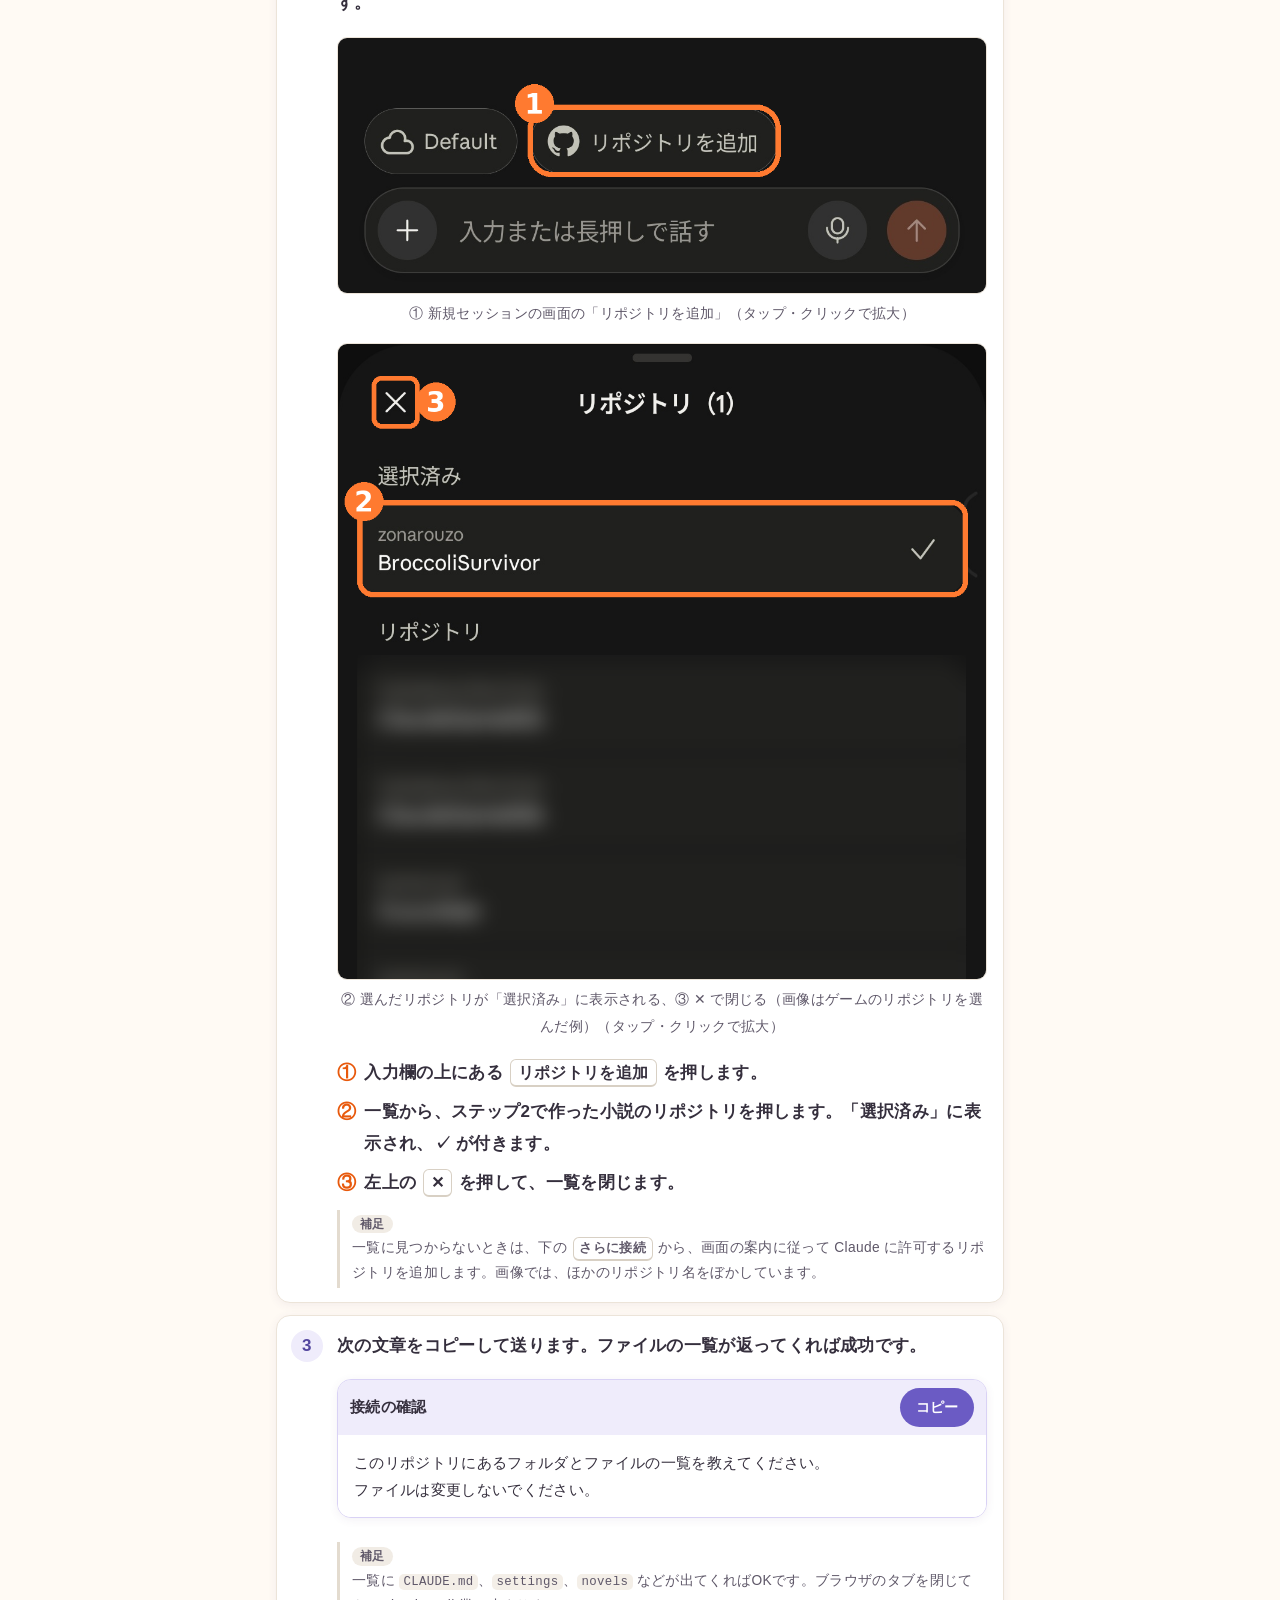
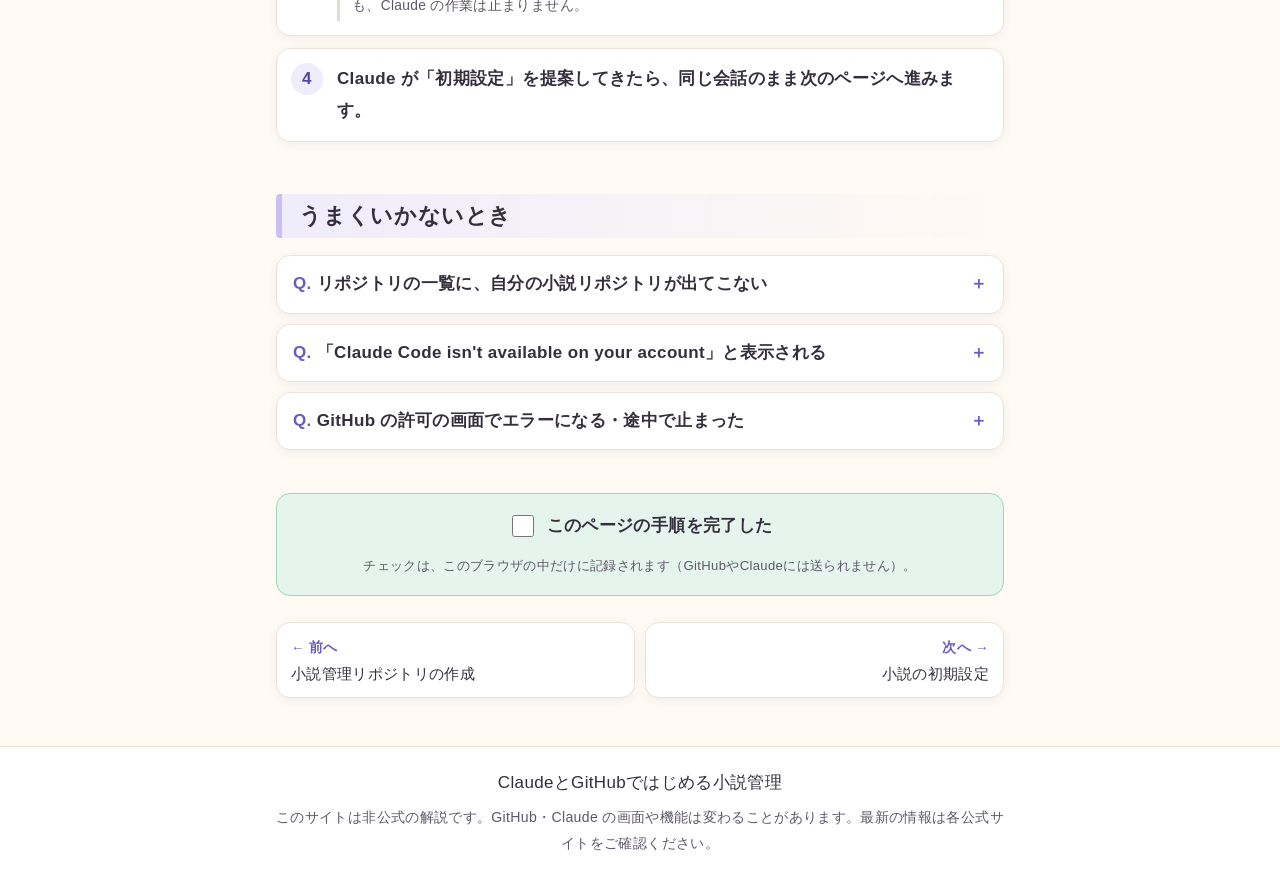
==== commit a44db38e: "Claude Code連携に「スマホのアプリの場合」のリポジトリの選び方を追加 - 作者提供のスマホアプリの画面画像（リポジトリを追加・選択済み）を、枠と番号を付けて掲載（ほかのリポジトリ名はぼかし）" ====
--- a/claude-code.html
+++ b/claude-code.html
@@ -52,6 +52,7 @@
 <h2 id="open">1. Claude Code を開く</h2>
 <ol class="steps">
   <li><p class="step-main"><a data-link="claudeCode" href="https://claude.ai/code">claude.ai/code ↗</a> を開き、Claude Pro のアカウントでログインします。</p>
+    <div class="note"><p>スマホでは、Claude のアプリの Code の画面から、新しいセッションを始めます。</p></div>
     <figure class="shot" data-shot="claude-code-top" data-caption="Claude Code の最初の画面"></figure></li>
 </ol>
 
@@ -82,7 +83,7 @@
 
 <h2 id="select">3. リポジトリを選んで確かめる</h2>
 <ol class="steps">
-  <li><p class="step-main">次の ①② の順に操作して、小説のリポジトリを選びます。</p>
+  <li><p class="step-main"><strong>パソコンのブラウザ</strong>では、次の ①② の順に操作して、小説のリポジトリを選びます。</p>
     <figure class="shot" data-shot="claude-code-repo-select" data-caption="リポジトリを選ぶ画面の ①② の場所"></figure>
     <ul class="marks">
       <li><span class="mark">①</span><span>入力欄の下にある、<strong>本のアイコンのボタン</strong>（リポジトリ名）を押します。</span></li>
@@ -92,6 +93,15 @@
       <p>リポジトリが多いときは、上の検索欄に名前を入力すると見つけやすくなります。画像では、ほかのリポジトリ名をぼかしています。</p>
       <p>右隣の <code>main</code>（作業の元にする場所）は、そのままで大丈夫です。</p>
     </div></li>
+  <li id="select-app"><p class="step-main"><strong>スマホのアプリ</strong>では、次の ①〜③ の順に操作して、小説のリポジトリを選びます。</p>
+    <figure class="shot" data-shot="app-repo-add" data-caption="① 新規セッションの画面の「リポジトリを追加」"></figure>
+    <figure class="shot" data-shot="app-repo-select" data-caption="② 選んだリポジトリが「選択済み」に表示される、③ ✕ で閉じる（画像はゲームのリポジトリを選んだ例）"></figure>
+    <ul class="marks">
+      <li><span class="mark">①</span><span>入力欄の上にある <span class="ui">リポジトリを追加</span> を押します。</span></li>
+      <li><span class="mark">②</span><span>一覧から、ステップ2で作った小説のリポジトリを押します。「選択済み」に表示され、✓ が付きます。</span></li>
+      <li><span class="mark">③</span><span>左上の <span class="ui">✕</span> を押して、一覧を閉じます。</span></li>
+    </ul>
+    <div class="note"><p>一覧に見つからないときは、下の <span class="ui">さらに接続</span> から、画面の案内に従って Claude に許可するリポジトリを追加します。画像では、ほかのリポジトリ名をぼかしています。</p></div></li>
   <li id="test"><p class="step-main">次の文章をコピーして送ります。ファイルの一覧が返ってくれば成功です。</p>
     <pre class="copyable" data-title="接続の確認">このリポジトリにあるフォルダとファイルの一覧を教えてください。
 ファイルは変更しないでください。</pre>
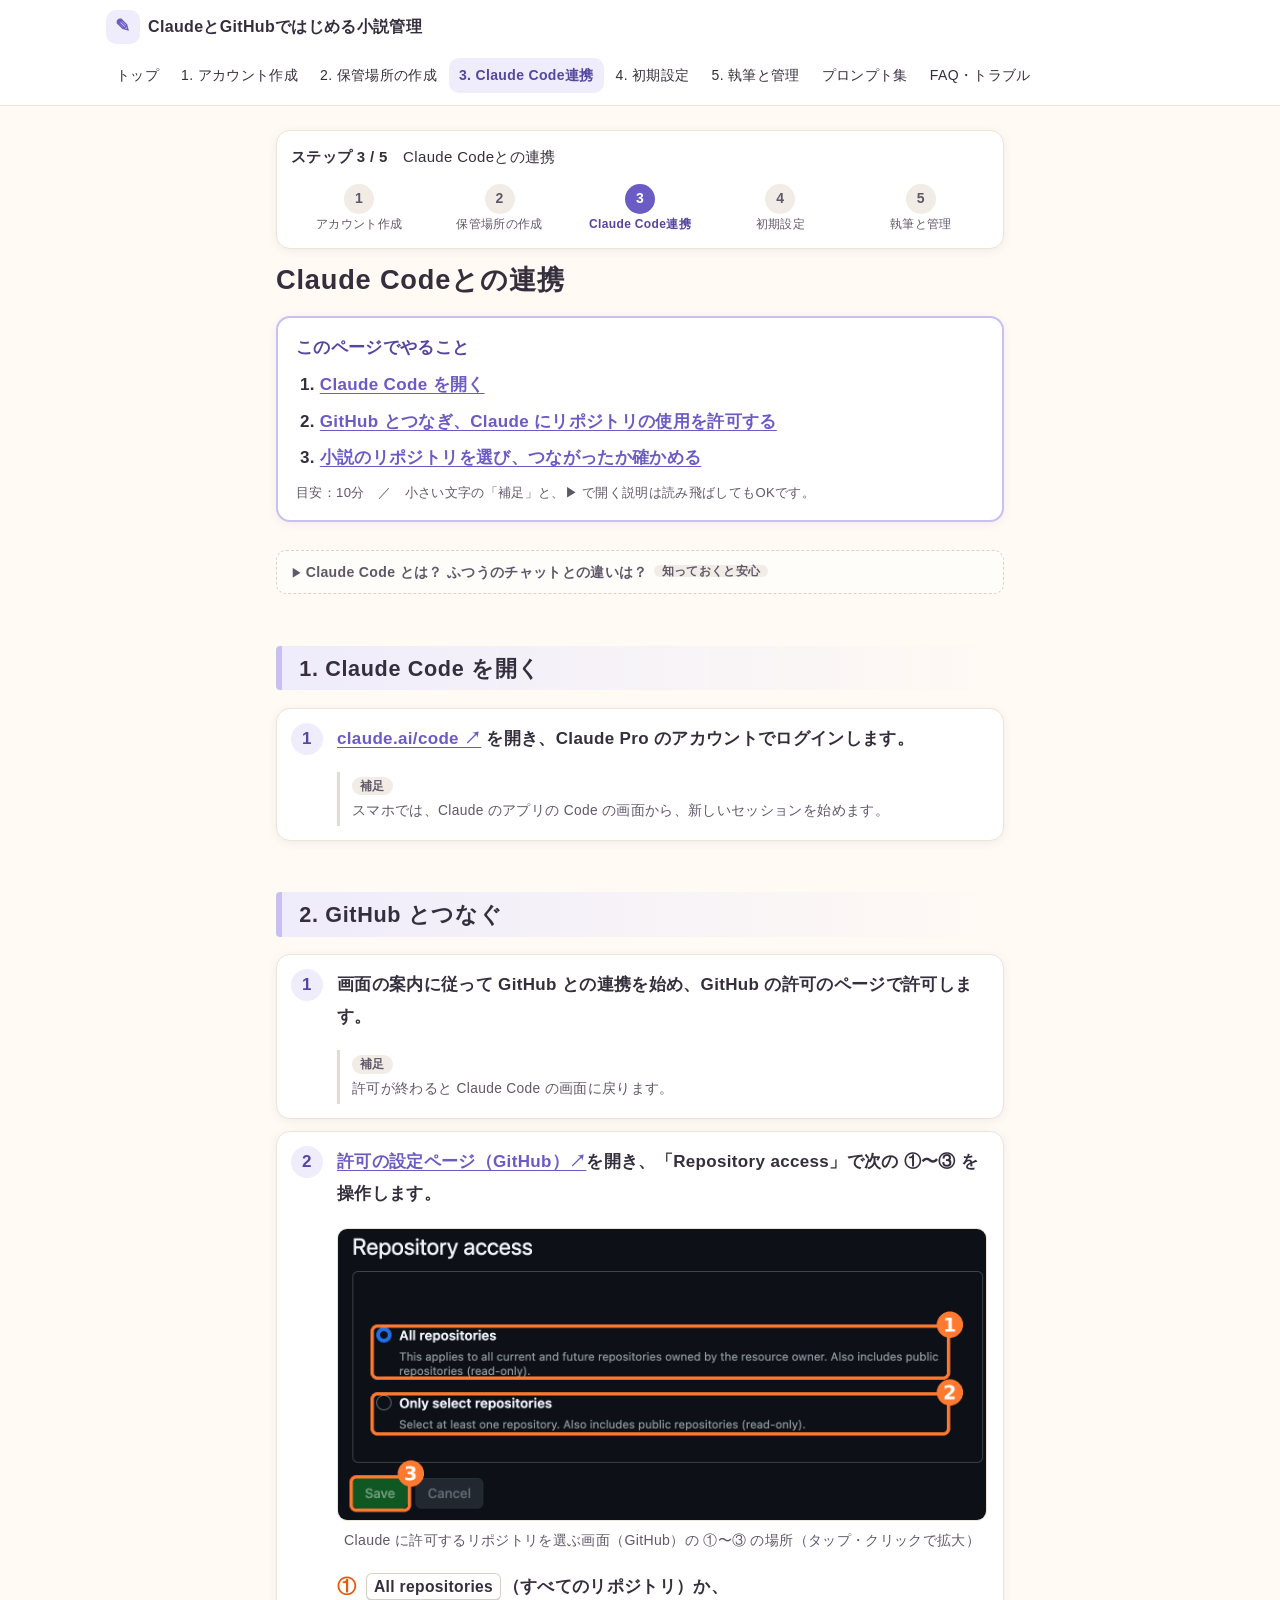
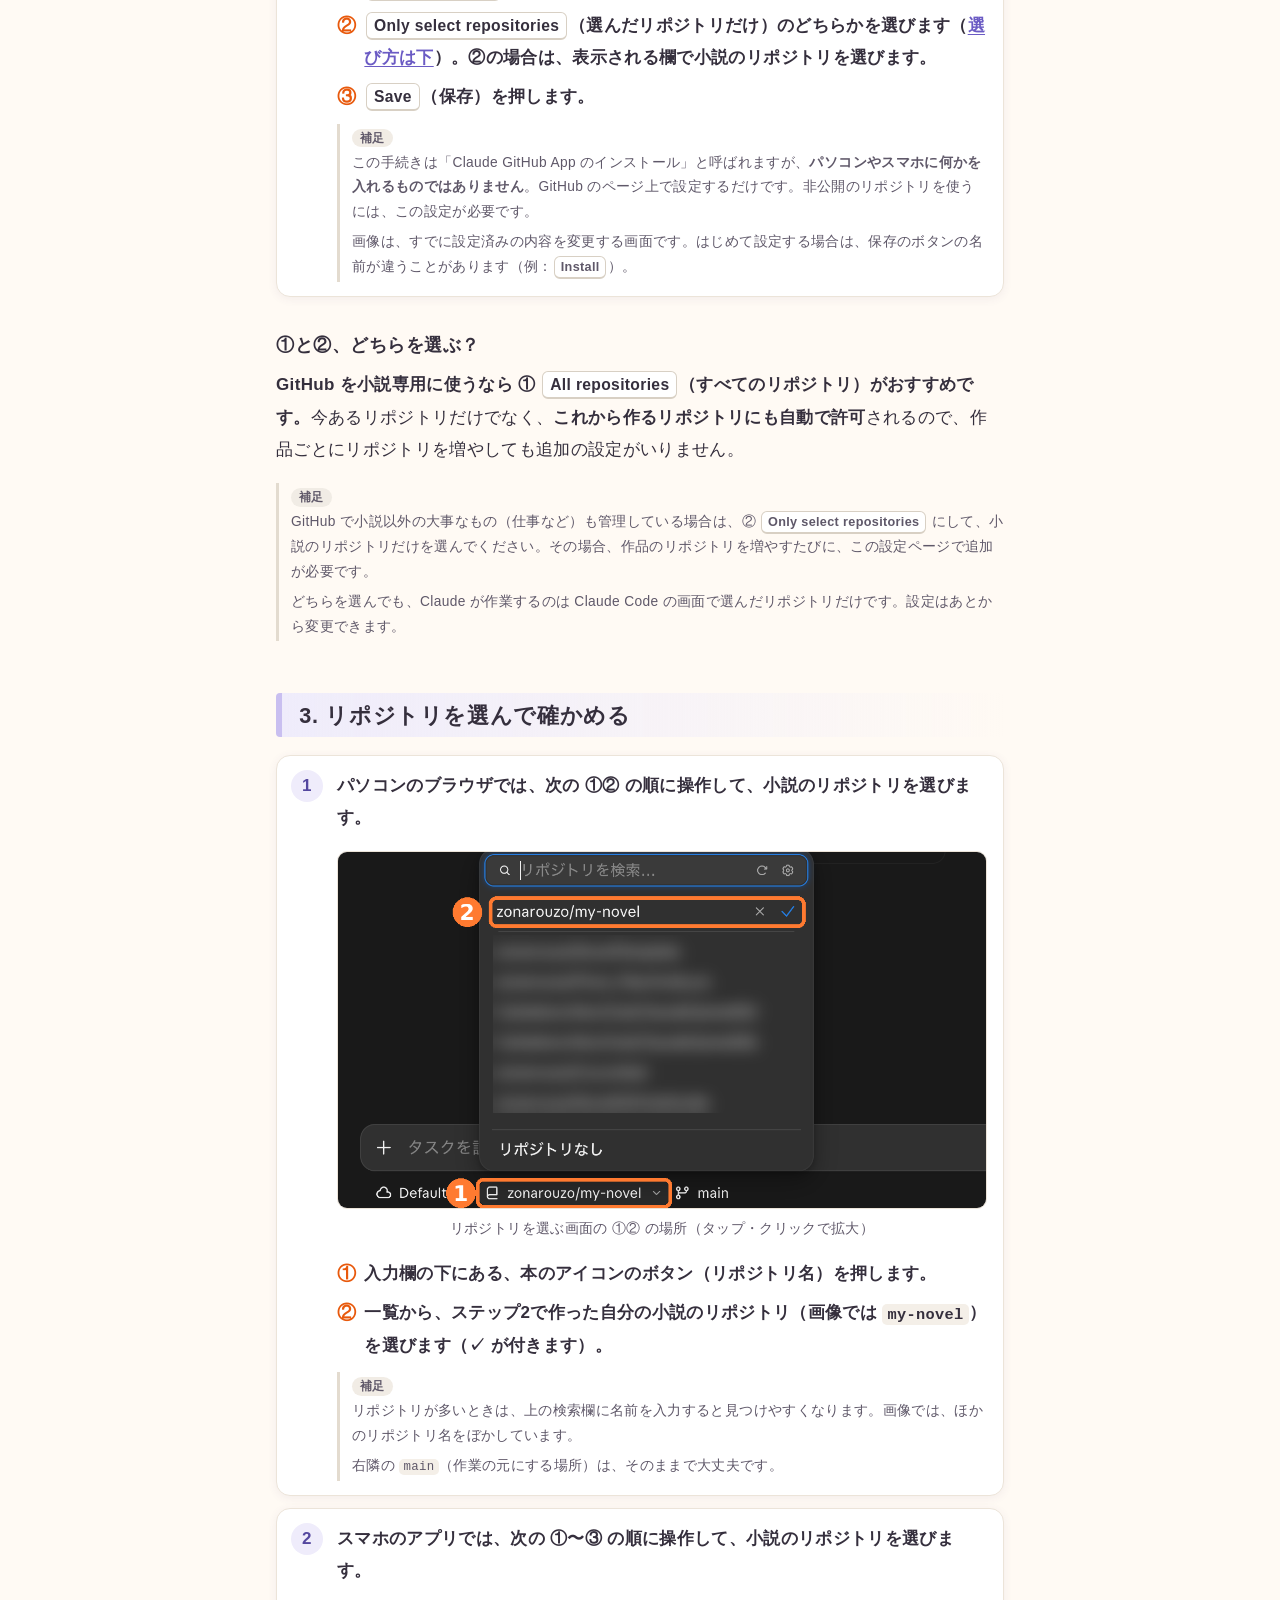
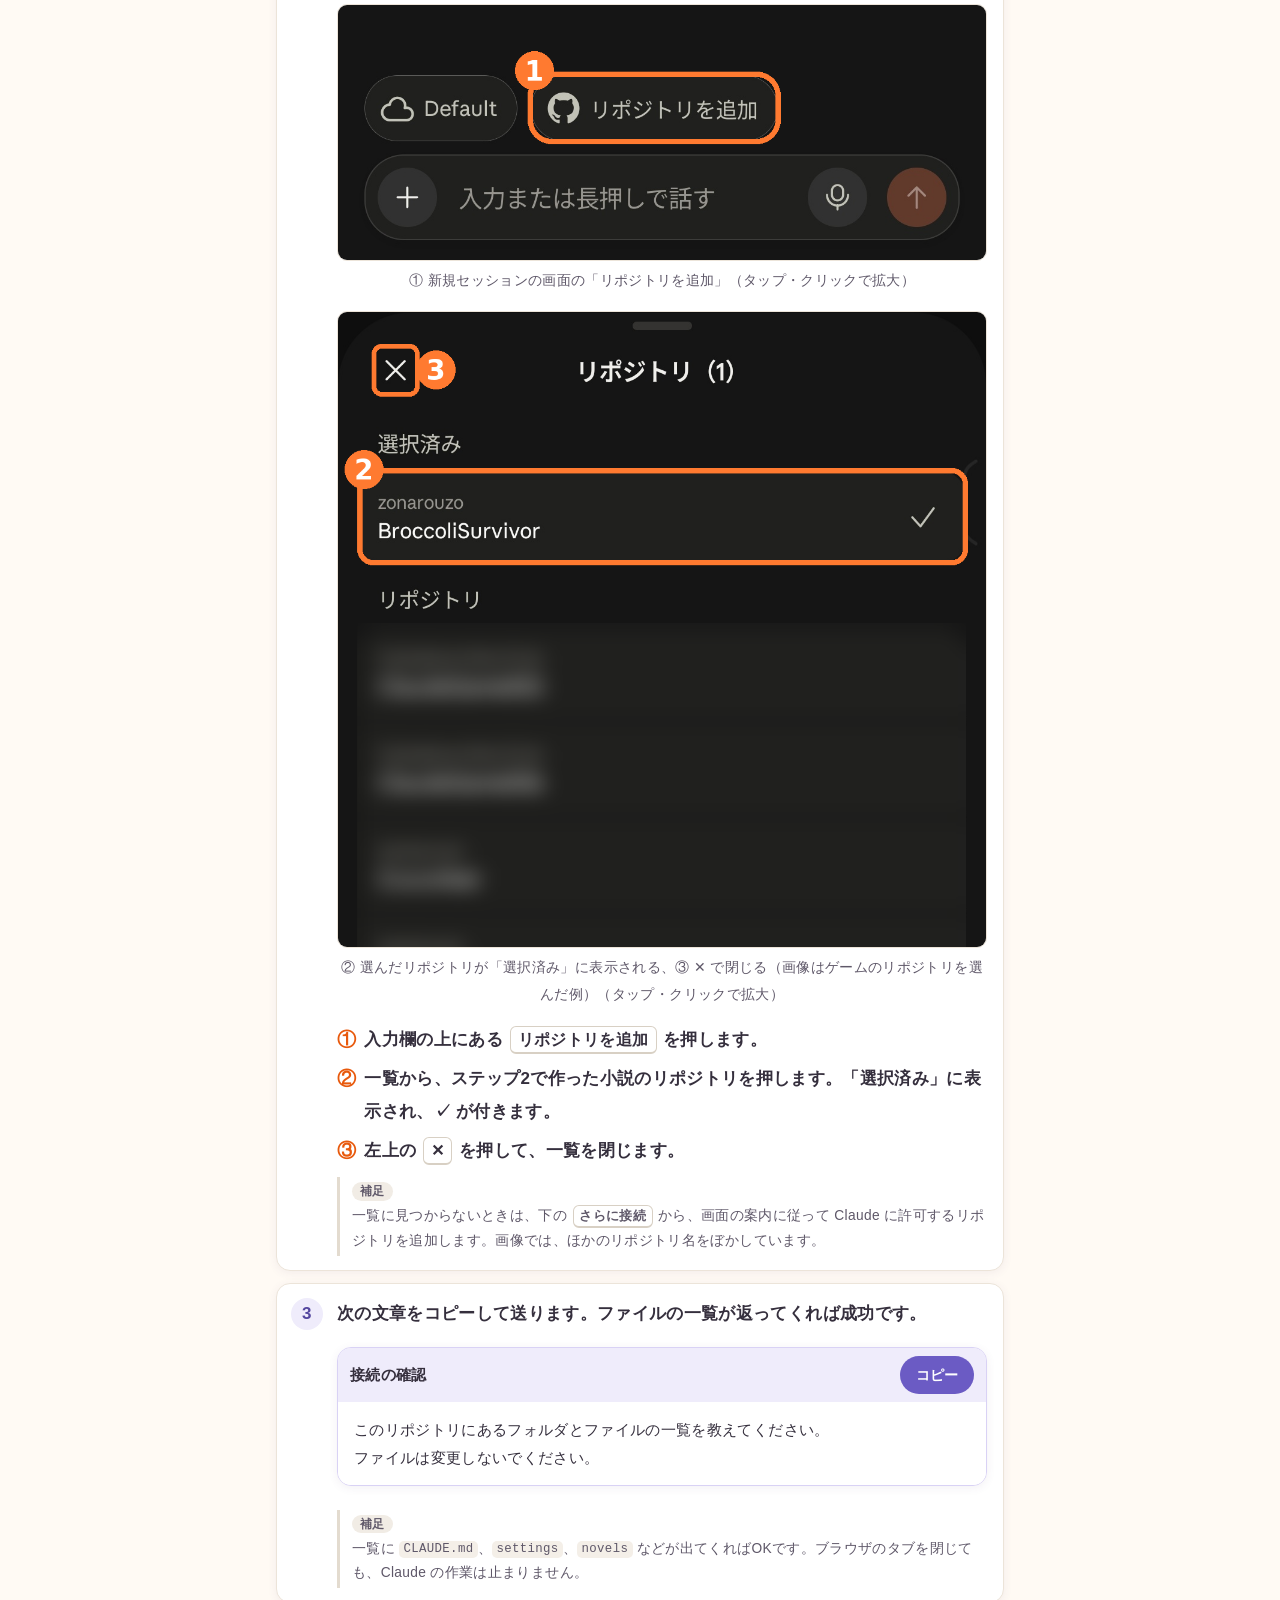
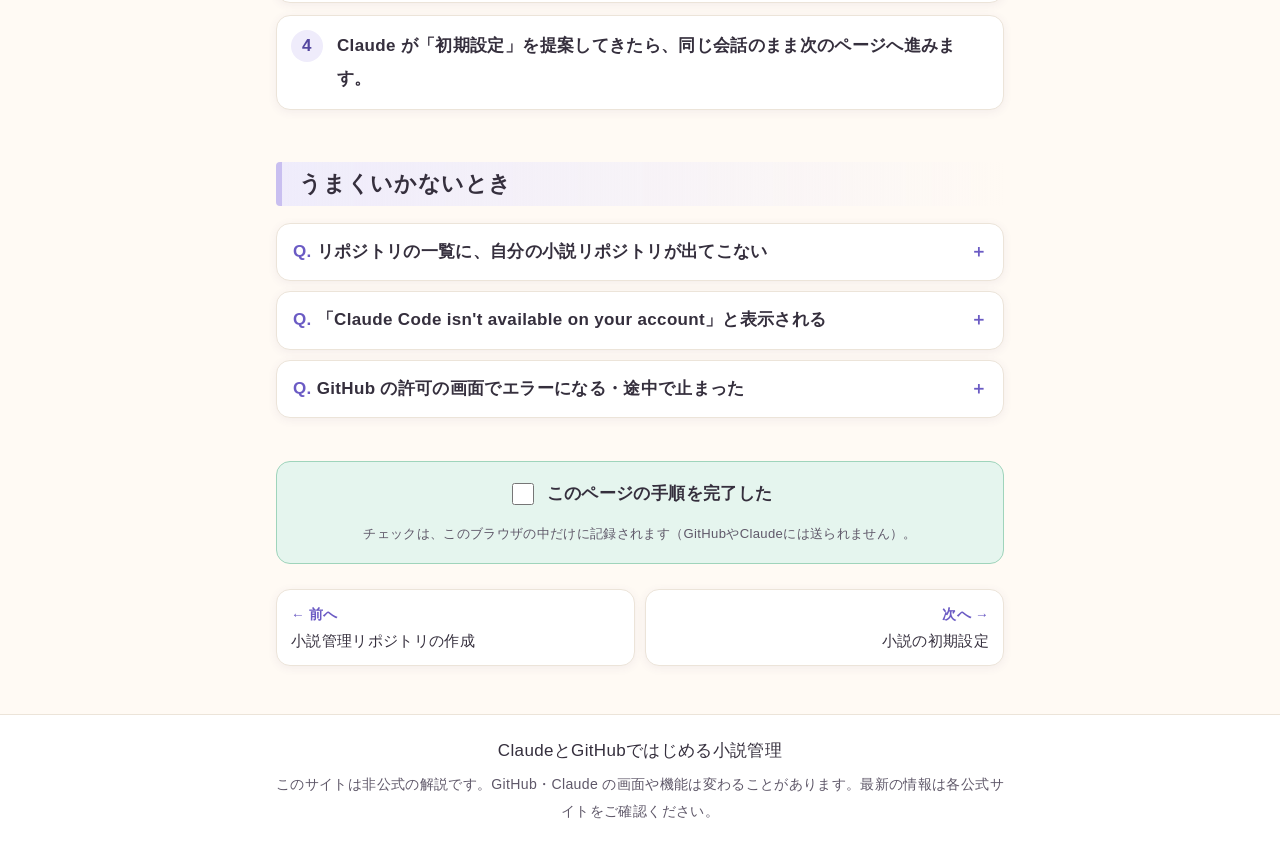
==== commit f27b1aa4: "リポジトリ選択の「テンプレートは選ばないでください」を削除 - テンプレートは作者のアカウントにしか表示されないため、利用者向けの注意としては不要 - 小説版のリポジトリ選択の画像は、my-novel" ====
--- a/claude-code.html
+++ b/claude-code.html
@@ -87,7 +87,7 @@
     <figure class="shot" data-shot="claude-code-repo-select" data-caption="リポジトリを選ぶ画面の ①② の場所"></figure>
     <ul class="marks">
       <li><span class="mark">①</span><span>入力欄の下にある、<strong>本のアイコンのボタン</strong>（リポジトリ名）を押します。</span></li>
-      <li><span class="mark">②</span><span>一覧から、<strong>ステップ2で作った自分の小説のリポジトリ</strong>（画像では <code>my-novel</code>）を選びます（✓ が付きます）。テンプレート（NovelTemplate）は選ばないでください。</span></li>
+      <li><span class="mark">②</span><span>一覧から、<strong>ステップ2で作った自分の小説のリポジトリ</strong>（画像では <code>my-novel</code>）を選びます（✓ が付きます）。</span></li>
     </ul>
     <div class="note">
       <p>リポジトリが多いときは、上の検索欄に名前を入力すると見つけやすくなります。画像では、ほかのリポジトリ名をぼかしています。</p>
